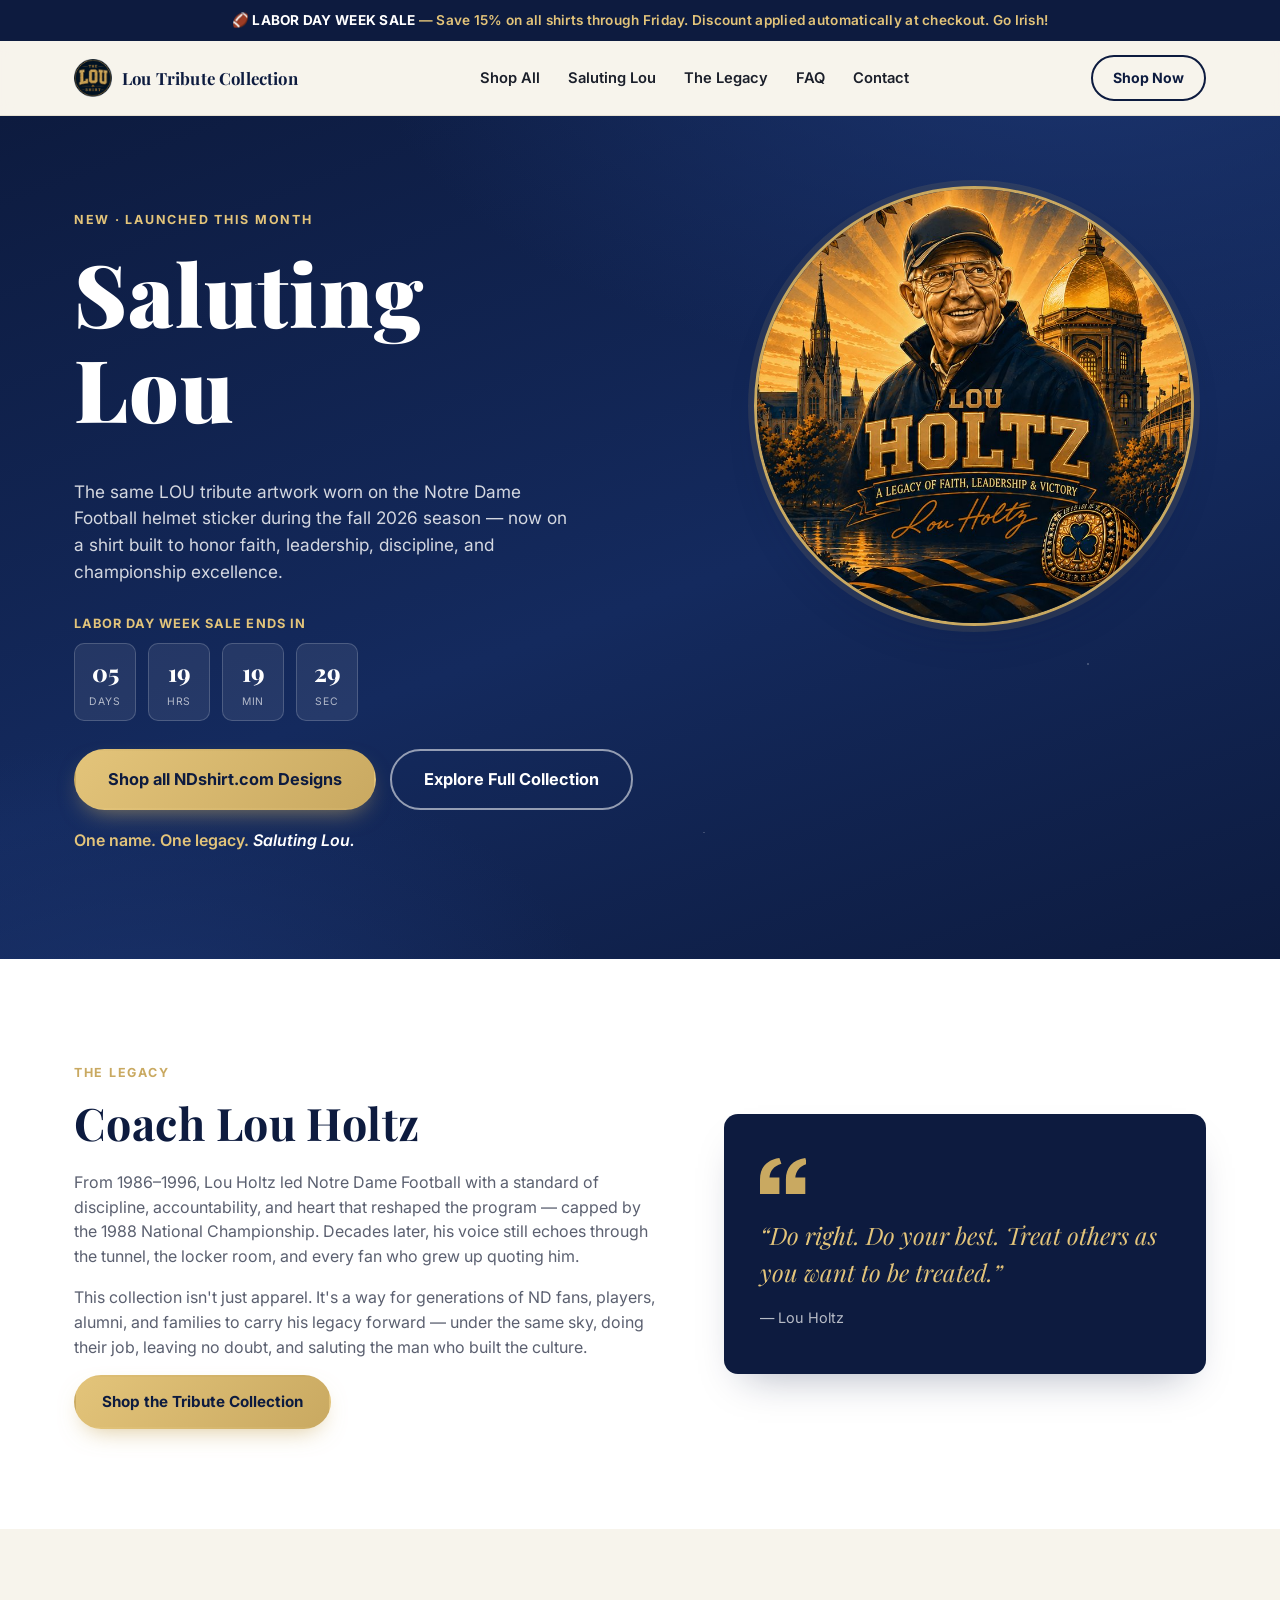
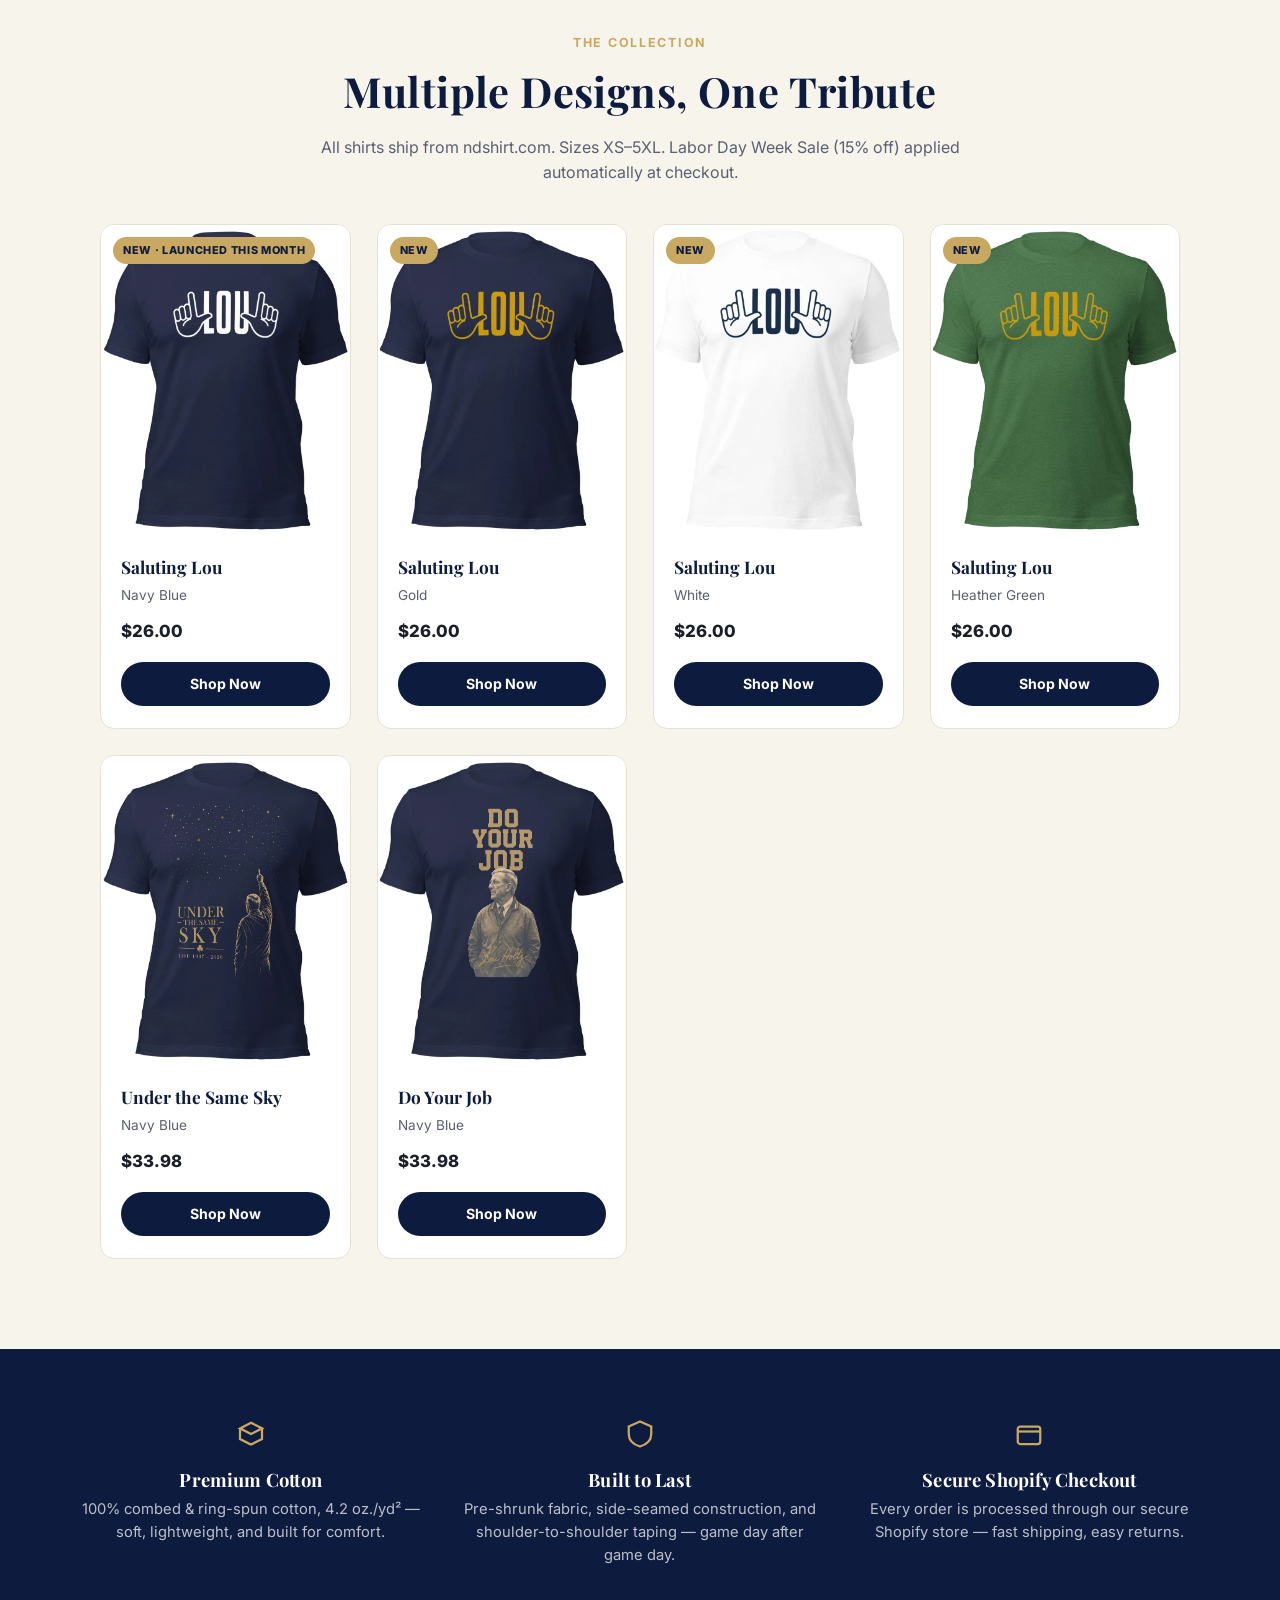
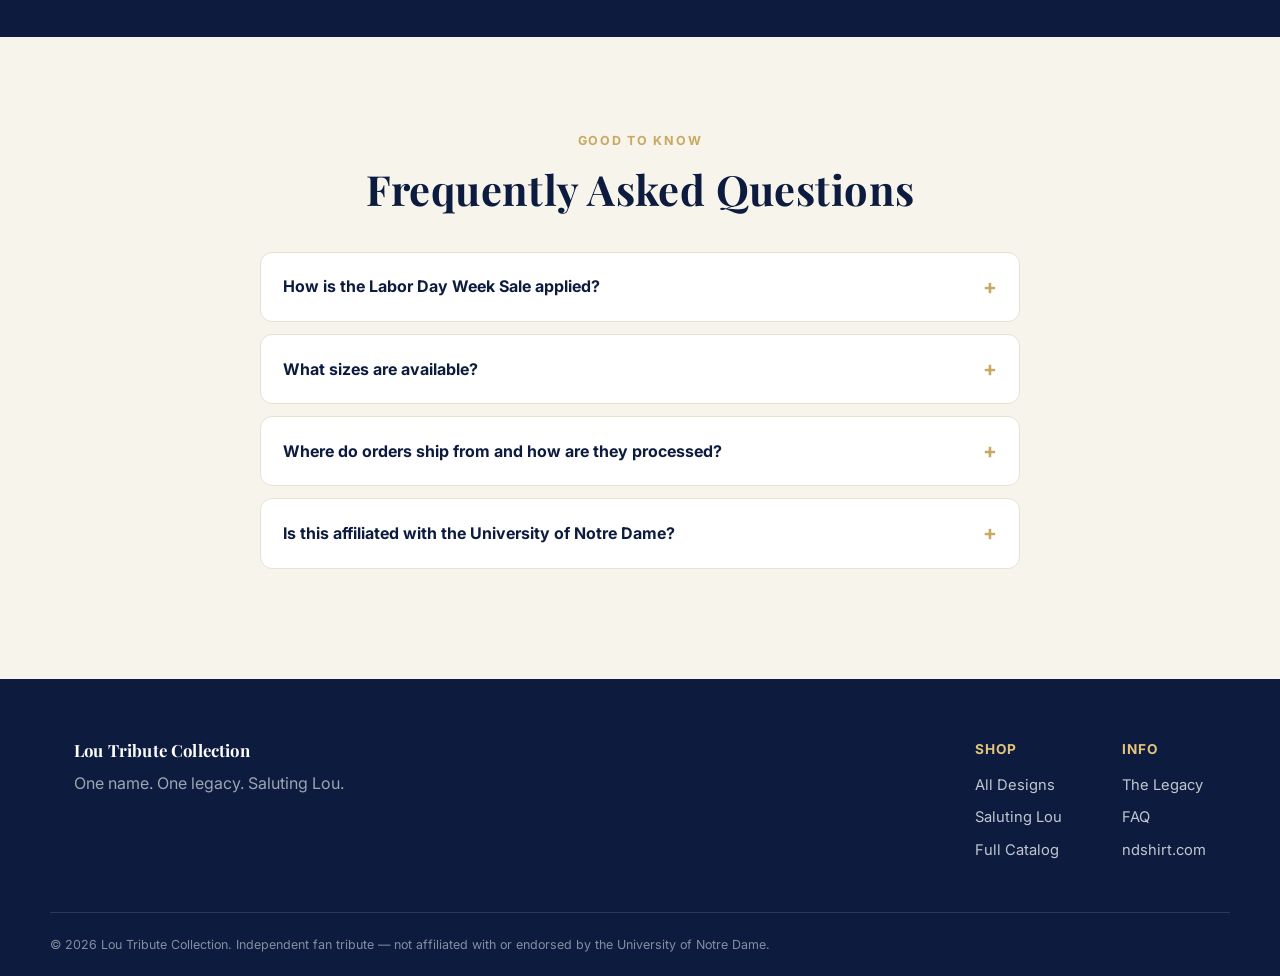
==== index.html @ 0309ce45 "Change 'Launching Today' to 'Launched This Month' The hero eyebrow and Saluting Lou (Navy) product t" ====
<!doctype html>
<html lang="en">
<head>
<meta charset="UTF-8" />
<meta name="viewport" content="width=device-width, initial-scale=1.0" />
<title>Saluting Lou — Notre Dame Tribute Tees</title>
<meta name="description" content="Saluting Lou launches today. Shop the Lou Holtz tribute t-shirt collection — Saluting Lou, Under the Same Sky, and Do Your Job. One name. One legacy." />

<meta property="og:title" content="Saluting Lou — Notre Dame Tribute Tees" />
<meta property="og:description" content="One name. One legacy. Shop the Lou Holtz tribute collection." />
<meta property="og:type" content="website" />
<meta property="og:url" content="https://theloushirt.com/" />
<meta property="og:image" content="https://theloushirt.com/images/hero-lou-holtz.jpg" />

<link rel="icon" type="image/png" href="images/favicon-the-lou-shirt.png" />

<link rel="preconnect" href="https://fonts.googleapis.com">
<link rel="preconnect" href="https://fonts.gstatic.com" crossorigin>
<link href="https://fonts.googleapis.com/css2?family=Playfair+Display:wght@600;700;800;900&family=Inter:wght@400;500;600;700;800&display=swap" rel="stylesheet">

<link rel="stylesheet" href="styles.css" />
</head>
<body>

<!-- ============ ANNOUNCEMENT BAR ============ -->
<div class="announce" id="announce">
  <p>🏈 <strong>LABOR DAY WEEK SALE</strong> — Save 15% on all shirts through Friday. Discount applied automatically at checkout. Go Irish!</p>
</div>

<!-- ============ HEADER ============ -->
<header class="site-header">
  <div class="wrap header-inner">
    <a href="#top" class="logo" aria-label="Home">
      <img class="logo-mark" src="images/logo-the-lou-shirt.png" width="38" height="38" alt="The Lou Shirt" />
      <span class="logo-text">Lou Tribute&nbsp;Collection</span>
    </a>

    <nav class="main-nav" id="main-nav">
      <a href="#shop">Shop All</a>
      <a href="#saluting-lou">Saluting Lou</a>
      <a href="#legacy">The Legacy</a>
      <a href="#faq">FAQ</a>
      <a href="#contact">Contact</a>
    </nav>

    <div class="header-actions">
      <a class="btn btn-ghost header-shop-btn" href="#shop">Shop Now</a>
      <button class="nav-toggle" id="nav-toggle" aria-label="Toggle menu" aria-expanded="false">
        <span></span><span></span><span></span>
      </button>
    </div>
  </div>
</header>

<main id="top">

  <!-- ============ HERO ============ -->
  <section class="hero" id="saluting-lou">
    <div class="hero-bg" aria-hidden="true"></div>
    <div class="wrap hero-inner">
      <div class="hero-copy reveal">
        <span class="eyebrow">New · Launched This Month</span>
        <h1>Saluting<br/>Lou</h1>
        <p class="hero-lede">
          The same LOU tribute artwork worn on the Notre Dame Football helmet
          sticker during the fall 2026 season — now on a shirt built to honor
          faith, leadership, discipline, and championship excellence.
        </p>

        <div class="countdown" id="countdown" aria-live="polite">
          <div class="countdown-label">Labor Day Week Sale ends in</div>
          <div class="countdown-timer">
            <div><span id="cd-days">00</span><small>Days</small></div>
            <div><span id="cd-hours">00</span><small>Hrs</small></div>
            <div><span id="cd-mins">00</span><small>Min</small></div>
            <div><span id="cd-secs">00</span><small>Sec</small></div>
          </div>
        </div>

        <div class="hero-ctas">
          <a href="https://ndshirt.com/collections/all" target="_blank" rel="noopener noreferrer" class="btn btn-gold btn-lg">
            Shop all NDshirt.com Designs
          </a>
          <a href="#shop" class="btn btn-outline btn-lg">Explore Full Collection</a>
        </div>

        <p class="hero-tagline">One name. One legacy. <em>Saluting Lou.</em></p>
      </div>

      <div class="hero-art reveal">
        <img class="hero-photo" src="images/hero-lou-holtz.jpg" alt="Lou Holtz — a legacy of faith, leadership &amp; victory, illustrated tribute artwork" />
      </div>
    </div>
  </section>

  <!-- ============ LEGACY / STORY ============ -->
  <section class="legacy" id="legacy">
    <div class="wrap legacy-inner">
      <div class="legacy-copy reveal">
        <span class="eyebrow eyebrow-dark">The Legacy</span>
        <h2>Coach Lou Holtz</h2>
        <p>
          From 1986–1996, Lou Holtz led Notre Dame Football with a standard of
          discipline, accountability, and heart that reshaped the program —
          capped by the 1988 National Championship. Decades later, his voice
          still echoes through the tunnel, the locker room, and every fan who
          grew up quoting him.
        </p>
        <p>
          This collection isn't just apparel. It's a way for generations of ND
          fans, players, alumni, and families to carry his legacy forward —
          under the same sky, doing their job, leaving no doubt, and saluting
          the man who built the culture.
        </p>
        <a href="#shop" class="btn btn-gold">Shop the Tribute Collection</a>
      </div>

      <blockquote class="legacy-quote reveal">
        <svg class="quote-mark" width="46" height="36" viewBox="0 0 46 36" aria-hidden="true">
          <path d="M0 36V21.6C0 9.6 6.5 1.9 19.4 0l2 5.8C13.8 8 10.1 12.9 9.5 19.4h9.9V36H0Zm25.9 0V21.6c0-12 6.5-19.7 19.4-21.6l1.9 5.8c-7.5 2.2-11.2 7.1-11.9 13.6h10V36H25.9Z" fill="#c9a961"/>
        </svg>
        <p>“Do right. Do your best. Treat others as you want to be treated.”</p>
        <cite>— Lou Holtz</cite>
      </blockquote>
    </div>
  </section>

  <!-- ============ SHOP GRID ============ -->
  <section class="shop" id="shop">
    <div class="wrap">
      <div class="section-head reveal">
        <span class="eyebrow eyebrow-dark">The Collection</span>
        <h2>Multiple Designs, One Tribute</h2>
        <p>All shirts ship from <a href="https://ndshirt.com/collections/all" target="_blank" rel="noopener noreferrer">ndshirt.com</a>. Sizes XS–5XL. Labor Day Week Sale (15% off) applied automatically at checkout.</p>
      </div>

      <div class="product-grid" id="product-grid"><!-- injected by script.js --></div>
    </div>
  </section>

  <!-- ============ QUALITY / TRUST ============ -->
  <section class="trust">
    <div class="wrap trust-grid">
      <div class="trust-item reveal">
        <svg width="30" height="30" viewBox="0 0 24 24" fill="none" stroke="#c9a961" stroke-width="1.8"><path d="M20.8 7.5 12 3 3.2 7.5 12 12l8.8-4.5Z"/><path d="M3.2 7.5V16l8.8 4.5"/><path d="M20.8 7.5V16L12 20.5"/></svg>
        <h3>Premium Cotton</h3>
        <p>100% combed &amp; ring-spun cotton, 4.2 oz./yd² — soft, lightweight, and built for comfort.</p>
      </div>
      <div class="trust-item reveal">
        <svg width="30" height="30" viewBox="0 0 24 24" fill="none" stroke="#c9a961" stroke-width="1.8"><path d="M12 2 3 6v6c0 5 4 8.5 9 10 5-1.5 9-5 9-10V6l-9-4Z"/></svg>
        <h3>Built to Last</h3>
        <p>Pre-shrunk fabric, side-seamed construction, and shoulder-to-shoulder taping — game day after game day.</p>
      </div>
      <div class="trust-item reveal">
        <svg width="30" height="30" viewBox="0 0 24 24" fill="none" stroke="#c9a961" stroke-width="1.8"><rect x="3" y="6" width="18" height="14" rx="2"/><path d="M3 10h18"/></svg>
        <h3>Secure Shopify Checkout</h3>
        <p>Every order is processed through our secure Shopify store — fast shipping, easy returns.</p>
      </div>
    </div>
  </section>

  <!-- ============ FAQ ============ -->
  <section class="faq" id="faq">
    <div class="wrap">
      <div class="section-head reveal">
        <span class="eyebrow eyebrow-dark">Good to Know</span>
        <h2>Frequently Asked Questions</h2>
      </div>
      <div class="faq-list reveal">
        <details class="faq-item">
          <summary>How is the Labor Day Week Sale applied?</summary>
          <p>The 15% discount is applied automatically at checkout on <a href="https://ndshirt.com/collections/all" target="_blank" rel="noopener noreferrer">ndshirt.com</a> through Friday — no code needed.</p>
        </details>
        <details class="faq-item">
          <summary>What sizes are available?</summary>
          <p>Every design in this collection is available from XS through 5XL. Pick your size on the product page before adding to cart.</p>
        </details>
        <details class="faq-item">
          <summary>Where do orders ship from and how are they processed?</summary>
          <p>All orders are placed and fulfilled through our Shopify store at <a href="https://ndshirt.com/collections/all" target="_blank" rel="noopener noreferrer">ndshirt.com</a>, so you get secure checkout, order tracking, and standard return policies.</p>
        </details>
        <details class="faq-item">
          <summary>Is this affiliated with the University of Notre Dame?</summary>
          <p>This is an independent fan tribute collection celebrating Coach Lou Holtz's legacy. It is not officially licensed or endorsed by the University of Notre Dame.</p>
        </details>
      </div>
    </div>
  </section>

</main>

<!-- ============ FOOTER ============ -->
<footer class="site-footer" id="contact">
  <div class="wrap footer-inner">
    <div class="footer-brand">
      <span class="logo-text">Lou Tribute Collection</span>
      <p>One name. One legacy. Saluting Lou.</p>
    </div>
    <div class="footer-links">
      <div>
        <h4>Shop</h4>
        <a href="#shop">All Designs</a>
        <a href="https://ndshirt.com/collections/all" target="_blank" rel="noopener noreferrer">Saluting Lou</a>
        <a href="https://ndshirt.com/collections/all" target="_blank" rel="noopener noreferrer">Full Catalog</a>
      </div>
      <div>
        <h4>Info</h4>
        <a href="#legacy">The Legacy</a>
        <a href="#faq">FAQ</a>
        <a href="https://ndshirt.com/collections/all" target="_blank" rel="noopener noreferrer">ndshirt.com</a>
      </div>
    </div>
  </div>
  <div class="wrap footer-bottom">
    <p>&copy; <span id="year"></span> Lou Tribute Collection. Independent fan tribute — not affiliated with or endorsed by the University of Notre Dame.</p>
  </div>
</footer>

<!-- sticky mobile buy bar -->
<div class="sticky-buy" id="sticky-buy">
  <div>
    <strong>Saluting Lou</strong>
    <span>$26.00 · Labor Day Week Sale</span>
  </div>
  <a href="https://ndshirt.com/collections/all" target="_blank" rel="noopener noreferrer" class="btn btn-gold">Shop Now</a>
</div>

<script src="script.js"></script>
</body>
</html>
---- styles.css ----
/* =========================================================
   Saluting Lou — Tribute Collection
   Palette: Notre Dame navy + gold, warm cream, editorial serif headlines
   ========================================================= */

:root {
  --navy: #0d1b3f;
  --navy-2: #142a5e;
  --navy-3: #1c3672;
  --gold: #c9a961;
  --gold-bright: #e3c47a;
  --cream: #f7f4ec;
  --white: #ffffff;
  --ink: #1b1f2a;
  --grey: #5b6070;
  --line: #e6e1d3;
  --radius: 14px;
  --shadow: 0 20px 40px -20px rgba(13, 27, 63, 0.35);
  --maxw: 1180px;
}

* { box-sizing: border-box; }
html { scroll-behavior: smooth; }
body {
  margin: 0;
  font-family: 'Inter', -apple-system, BlinkMacSystemFont, 'Segoe UI', sans-serif;
  color: var(--ink);
  background: var(--cream);
  line-height: 1.55;
  -webkit-font-smoothing: antialiased;
}
h1, h2, h3, .logo-text {
  font-family: 'Playfair Display', Georgia, serif;
  margin: 0 0 .5em;
  line-height: 1.1;
  letter-spacing: .01em;
}
p { margin: 0 0 1em; color: var(--grey); }
a { color: inherit; text-decoration: none; }
img { max-width: 100%; display: block; }
.wrap { max-width: var(--maxw); margin: 0 auto; padding: 0 24px; }
.sr-only {
  position: absolute; width: 1px; height: 1px; padding: 0; margin: -1px;
  overflow: hidden; clip: rect(0,0,0,0); white-space: nowrap; border: 0;
}

/* ---------- buttons ---------- */
.btn {
  display: inline-flex; align-items: center; justify-content: center;
  padding: 13px 26px; border-radius: 999px; font-weight: 700; font-size: 0.95rem;
  border: 2px solid transparent; cursor: pointer; transition: transform .15s ease, box-shadow .15s ease, background .15s ease, color .15s ease;
  white-space: nowrap;
}
.btn:hover { transform: translateY(-2px); }
.btn-gold { background: linear-gradient(135deg, var(--gold-bright), var(--gold)); color: var(--navy); box-shadow: 0 10px 24px -10px rgba(201,169,97,.7); }
.btn-gold:hover { box-shadow: 0 14px 28px -10px rgba(201,169,97,.85); }
.btn-outline { border-color: rgba(255,255,255,.55); color: var(--white); }
.btn-outline:hover { background: rgba(255,255,255,.12); }
.btn-ghost { border-color: var(--navy); color: var(--navy); }
.btn-ghost:hover { background: var(--navy); color: var(--white); }
.btn-lg { padding: 16px 32px; font-size: 1.02rem; }

/* ---------- announcement bar ---------- */
.announce {
  background: var(--navy); color: var(--gold-bright);
  text-align: center; font-size: .85rem; font-weight: 600; letter-spacing: .02em;
  padding: 10px 16px;
}
.announce p { margin: 0; color: inherit; }
.announce strong { color: var(--white); }

/* ---------- header ---------- */
.site-header {
  position: sticky; top: 0; z-index: 50;
  background: rgba(247,244,236,.92); backdrop-filter: blur(8px);
  border-bottom: 1px solid var(--line);
}
.header-inner { display: flex; align-items: center; justify-content: space-between; padding-top: 14px; padding-bottom: 14px; gap: 20px; }
.logo { display: flex; align-items: center; gap: 10px; }
.logo-text { font-size: 1.05rem; font-weight: 700; color: var(--navy); margin: 0; }
.main-nav { display: flex; gap: 28px; }
.main-nav a { font-size: .92rem; font-weight: 600; color: var(--ink); }
.main-nav a:hover { color: var(--gold); }
.header-actions { display: flex; align-items: center; gap: 12px; }
.header-shop-btn { padding: 10px 20px; font-size: .88rem; }

.nav-toggle {
  display: none; flex-direction: column; justify-content: center; gap: 5px;
  width: 40px; height: 40px; border: none; background: none; cursor: pointer; padding: 0;
}
.nav-toggle span { display: block; height: 2px; width: 100%; background: var(--navy); border-radius: 2px; }

/* ---------- hero ---------- */
.hero { position: relative; overflow: hidden; color: var(--white); background: var(--navy); }
.hero-bg {
  position: absolute; inset: 0;
  background:
    radial-gradient(1200px 600px at 85% -10%, rgba(28,54,114,.9), transparent 60%),
    radial-gradient(800px 500px at 10% 110%, rgba(28,54,114,.7), transparent 60%),
    linear-gradient(160deg, var(--navy) 0%, var(--navy-2) 55%, var(--navy) 100%);
}
.hero-bg::after {
  content: ''; position: absolute; inset: 0; opacity: .5;
  background-image:
    radial-gradient(1.5px 1.5px at 20% 20%, rgba(255,255,255,.7) 50%, transparent 51%),
    radial-gradient(1.5px 1.5px at 70% 15%, rgba(255,255,255,.5) 50%, transparent 51%),
    radial-gradient(1px 1px at 40% 60%, rgba(255,255,255,.55) 50%, transparent 51%),
    radial-gradient(1.5px 1.5px at 85% 65%, rgba(255,255,255,.4) 50%, transparent 51%),
    radial-gradient(1px 1px at 55% 85%, rgba(255,255,255,.5) 50%, transparent 51%),
    radial-gradient(1.5px 1.5px at 10% 80%, rgba(255,255,255,.4) 50%, transparent 51%),
    radial-gradient(1px 1px at 92% 30%, rgba(255,255,255,.5) 50%, transparent 51%);
  background-size: 100% 100%;
}
.hero-inner {
  position: relative; z-index: 1;
  display: grid; grid-template-columns: 1.15fr .85fr; gap: 40px; align-items: center;
  padding-top: 90px; padding-bottom: 90px;
}
.eyebrow {
  display: inline-block; font-size: .78rem; font-weight: 700; letter-spacing: .14em; text-transform: uppercase;
  color: var(--gold-bright); margin-bottom: 16px;
}
.eyebrow-dark { color: var(--gold); }
.hero h1 { font-size: clamp(3rem, 7vw, 5.4rem); font-weight: 900; color: var(--white); }
.hero-lede { color: rgba(255,255,255,.82); font-size: 1.08rem; max-width: 46ch; }

.countdown { margin: 28px 0; }
.countdown-label { font-size: .8rem; font-weight: 700; letter-spacing: .08em; text-transform: uppercase; color: var(--gold-bright); margin-bottom: 10px; }
.countdown-timer { display: flex; gap: 12px; }
.countdown-timer > div {
  background: rgba(255,255,255,.08); border: 1px solid rgba(255,255,255,.18);
  border-radius: 10px; padding: 10px 14px; min-width: 62px; text-align: center;
}
.countdown-timer span { display: block; font-size: 1.5rem; font-weight: 800; font-family: 'Playfair Display', serif; }
.countdown-timer small { display: block; font-size: .65rem; letter-spacing: .08em; text-transform: uppercase; color: rgba(255,255,255,.65); margin-top: 2px; }

.hero-ctas { display: flex; flex-wrap: wrap; gap: 14px; margin: 26px 0 18px; }
.hero-tagline { color: var(--gold-bright); font-weight: 600; font-size: 1rem; }
.hero-tagline em { font-style: italic; color: var(--white); }

/* hero photo */
.hero-art { display: flex; justify-content: center; align-self: start; margin-top: -20px; }
.hero-photo {
  width: 100%; max-width: 440px; aspect-ratio: 1 / 1;
  object-fit: cover; object-position: center center;
  border-radius: 50%;
  border: 3px solid var(--gold);
  box-shadow: 0 0 0 6px rgba(201,169,97,.12), var(--shadow);
}

/* ---------- legacy ---------- */
.legacy { background: var(--white); padding: 100px 0; }
.legacy-inner { display: grid; grid-template-columns: 1.1fr .9fr; gap: 60px; align-items: center; }
.legacy h2 { font-size: clamp(2rem, 4vw, 2.8rem); color: var(--navy); }
.legacy-quote {
  margin: 0; background: var(--navy); color: var(--white); border-radius: var(--radius);
  padding: 44px 36px; position: relative; box-shadow: var(--shadow);
}
.legacy-quote p { color: var(--gold-bright); font-family: 'Playfair Display', serif; font-size: 1.5rem; font-style: italic; margin: 16px 0 14px; }
.legacy-quote cite { color: rgba(255,255,255,.7); font-style: normal; font-size: .9rem; }

/* ---------- shop ---------- */
.shop { padding: 100px 0 90px; }
.section-head { text-align: center; max-width: 640px; margin: 0 auto 40px; }
.section-head h2 { font-size: clamp(2rem, 4vw, 2.6rem); color: var(--navy); }
.section-head p { margin: 0; }

.product-grid {
  display: grid; grid-template-columns: repeat(auto-fit, minmax(240px, 1fr));
  gap: 26px; max-width: 1080px; margin: 0 auto;
}
.product-card {
  background: var(--white); border-radius: var(--radius); overflow: hidden; border: 1px solid var(--line);
  display: flex; flex-direction: column; transition: transform .2s ease, box-shadow .2s ease;
}
.product-card:hover { transform: translateY(-6px); box-shadow: var(--shadow); }
.product-visual {
  position: relative; aspect-ratio: 4/5; display: flex; align-items: center; justify-content: center;
  overflow: hidden; background: #f0ece2;
}
.product-visual .tee { width: 62%; }
.product-visual .tee-photo { width: 100%; height: 100%; object-fit: cover; object-position: center top; }
.product-tag {
  position: absolute; top: 12px; left: 12px; background: var(--gold); color: var(--navy);
  font-size: .68rem; font-weight: 800; letter-spacing: .06em; text-transform: uppercase;
  padding: 5px 10px; border-radius: 999px;
}
.product-body { padding: 18px 20px 22px; display: flex; flex-direction: column; gap: 4px; flex: 1; }
.product-name { font-family: 'Playfair Display', serif; font-weight: 700; font-size: 1.08rem; color: var(--navy); }
.product-variant { color: var(--grey); font-size: .85rem; margin-bottom: 8px; }
.product-price { font-weight: 800; font-size: 1.05rem; color: var(--ink); margin-bottom: 14px; }
.product-cta {
  margin-top: auto; text-align: center; padding: 11px 18px; border-radius: 999px;
  background: var(--navy); color: var(--white); font-weight: 700; font-size: .88rem;
  transition: background .15s ease;
}
.product-cta:hover { background: var(--gold); color: var(--navy); }

/* ---------- trust ---------- */
.trust { background: var(--navy); color: var(--white); padding: 70px 0; }
.trust-grid { display: grid; grid-template-columns: repeat(3, 1fr); gap: 36px; }
.trust-item { text-align: center; }
.trust-item h3 { color: var(--white); font-size: 1.15rem; margin: 14px 0 8px; }
.trust-item p { color: rgba(255,255,255,.72); margin: 0; font-size: .92rem; }

/* ---------- faq ---------- */
.faq { padding: 90px 0 110px; }
.faq-list { max-width: 760px; margin: 0 auto; display: flex; flex-direction: column; gap: 12px; }
.faq-item { background: var(--white); border: 1px solid var(--line); border-radius: 12px; padding: 18px 22px; }
.faq-item summary { font-weight: 700; color: var(--navy); cursor: pointer; list-style: none; display: flex; justify-content: space-between; align-items: center; }
.faq-item summary::after { content: '+'; font-size: 1.3rem; color: var(--gold); margin-left: 12px; }
.faq-item[open] summary::after { content: '–'; }
.faq-item summary::-webkit-details-marker { display: none; }
.faq-item p { margin: 14px 0 0; }

/* ---------- footer ---------- */
.site-footer { background: var(--navy); color: rgba(255,255,255,.75); padding: 60px 0 0; }
.footer-inner { display: flex; justify-content: space-between; flex-wrap: wrap; gap: 40px; padding-bottom: 40px; border-bottom: 1px solid rgba(255,255,255,.12); }
.footer-brand .logo-text { color: var(--white); }
.footer-brand p { color: rgba(255,255,255,.6); margin-top: 8px; }
.footer-links { display: flex; gap: 60px; }
.footer-links h4 { color: var(--gold-bright); font-size: .85rem; text-transform: uppercase; letter-spacing: .08em; margin: 0 0 14px; }
.footer-links a { display: block; margin-bottom: 10px; color: rgba(255,255,255,.75); font-size: .92rem; }
.footer-links a:hover { color: var(--gold-bright); }
.footer-bottom { padding: 22px 0; }
.footer-bottom p { margin: 0; font-size: .78rem; color: rgba(255,255,255,.5); }

/* ---------- sticky mobile buy bar ---------- */
.sticky-buy {
  position: fixed; left: 0; right: 0; bottom: 0; z-index: 60;
  background: var(--navy); color: var(--white); border-top: 1px solid rgba(255,255,255,.15);
  display: none; align-items: center; justify-content: space-between; gap: 14px;
  padding: 12px 18px; box-shadow: 0 -10px 30px rgba(0,0,0,.25);
}
.sticky-buy strong { display: block; font-family: 'Playfair Display', serif; }
.sticky-buy span { font-size: .78rem; color: rgba(255,255,255,.65); }

/* ---------- reveal animation ---------- */
.reveal { opacity: 0; transform: translateY(18px); transition: opacity .6s ease, transform .6s ease; }
.reveal.is-visible { opacity: 1; transform: translateY(0); }

/* ---------- responsive ---------- */
@media (max-width: 900px) {
  .hero-inner { grid-template-columns: 1fr; padding-top: 60px; }
  .hero-art { order: -1; }
  .legacy-inner { grid-template-columns: 1fr; }
  .trust-grid { grid-template-columns: 1fr; gap: 30px; }
}
@media (max-width: 720px) {
  .main-nav { display: none; }
  .nav-toggle { display: flex; }
  .header-shop-btn { display: none; }
  .site-header.nav-open .main-nav {
    display: flex; flex-direction: column; position: absolute; top: 100%; left: 0; right: 0;
    background: var(--cream); padding: 20px 24px; gap: 16px; border-bottom: 1px solid var(--line);
  }
  .sticky-buy { display: flex; }
  body { padding-bottom: 70px; }
  .footer-inner { flex-direction: column; }
}
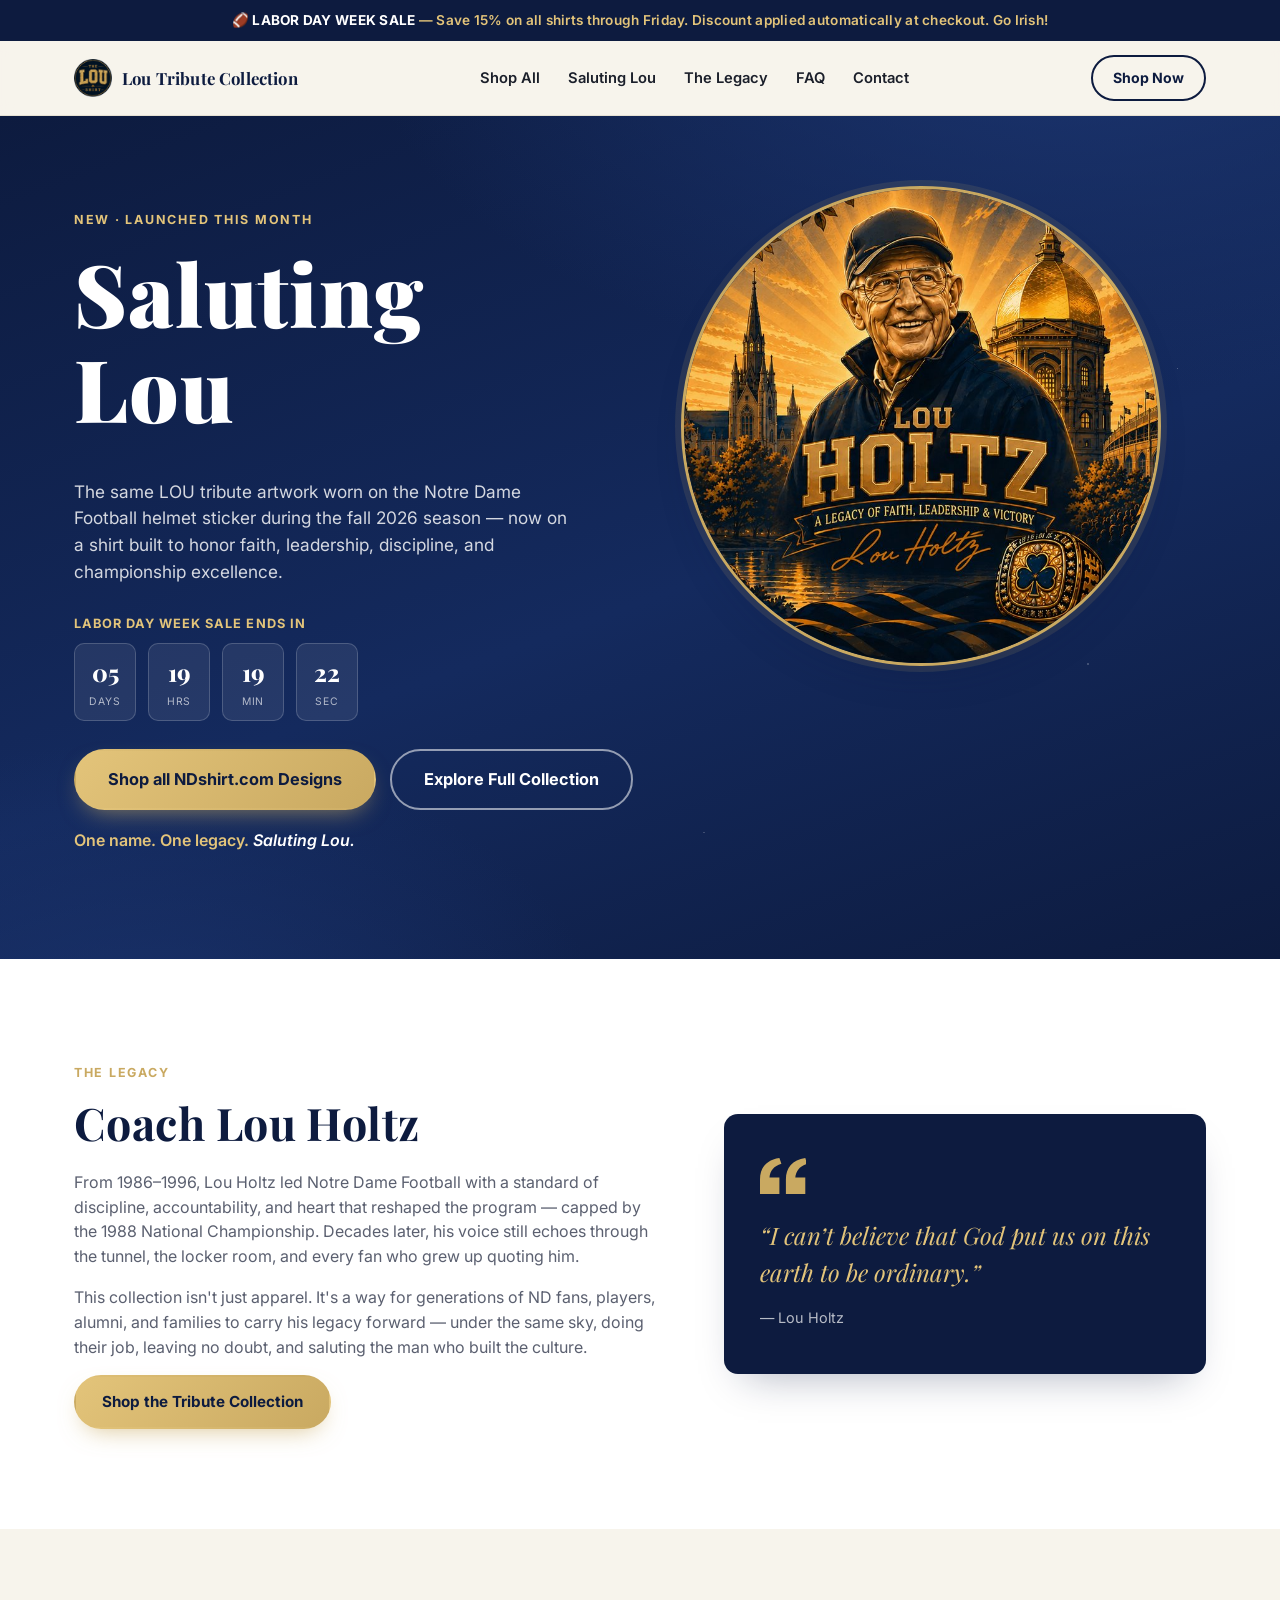
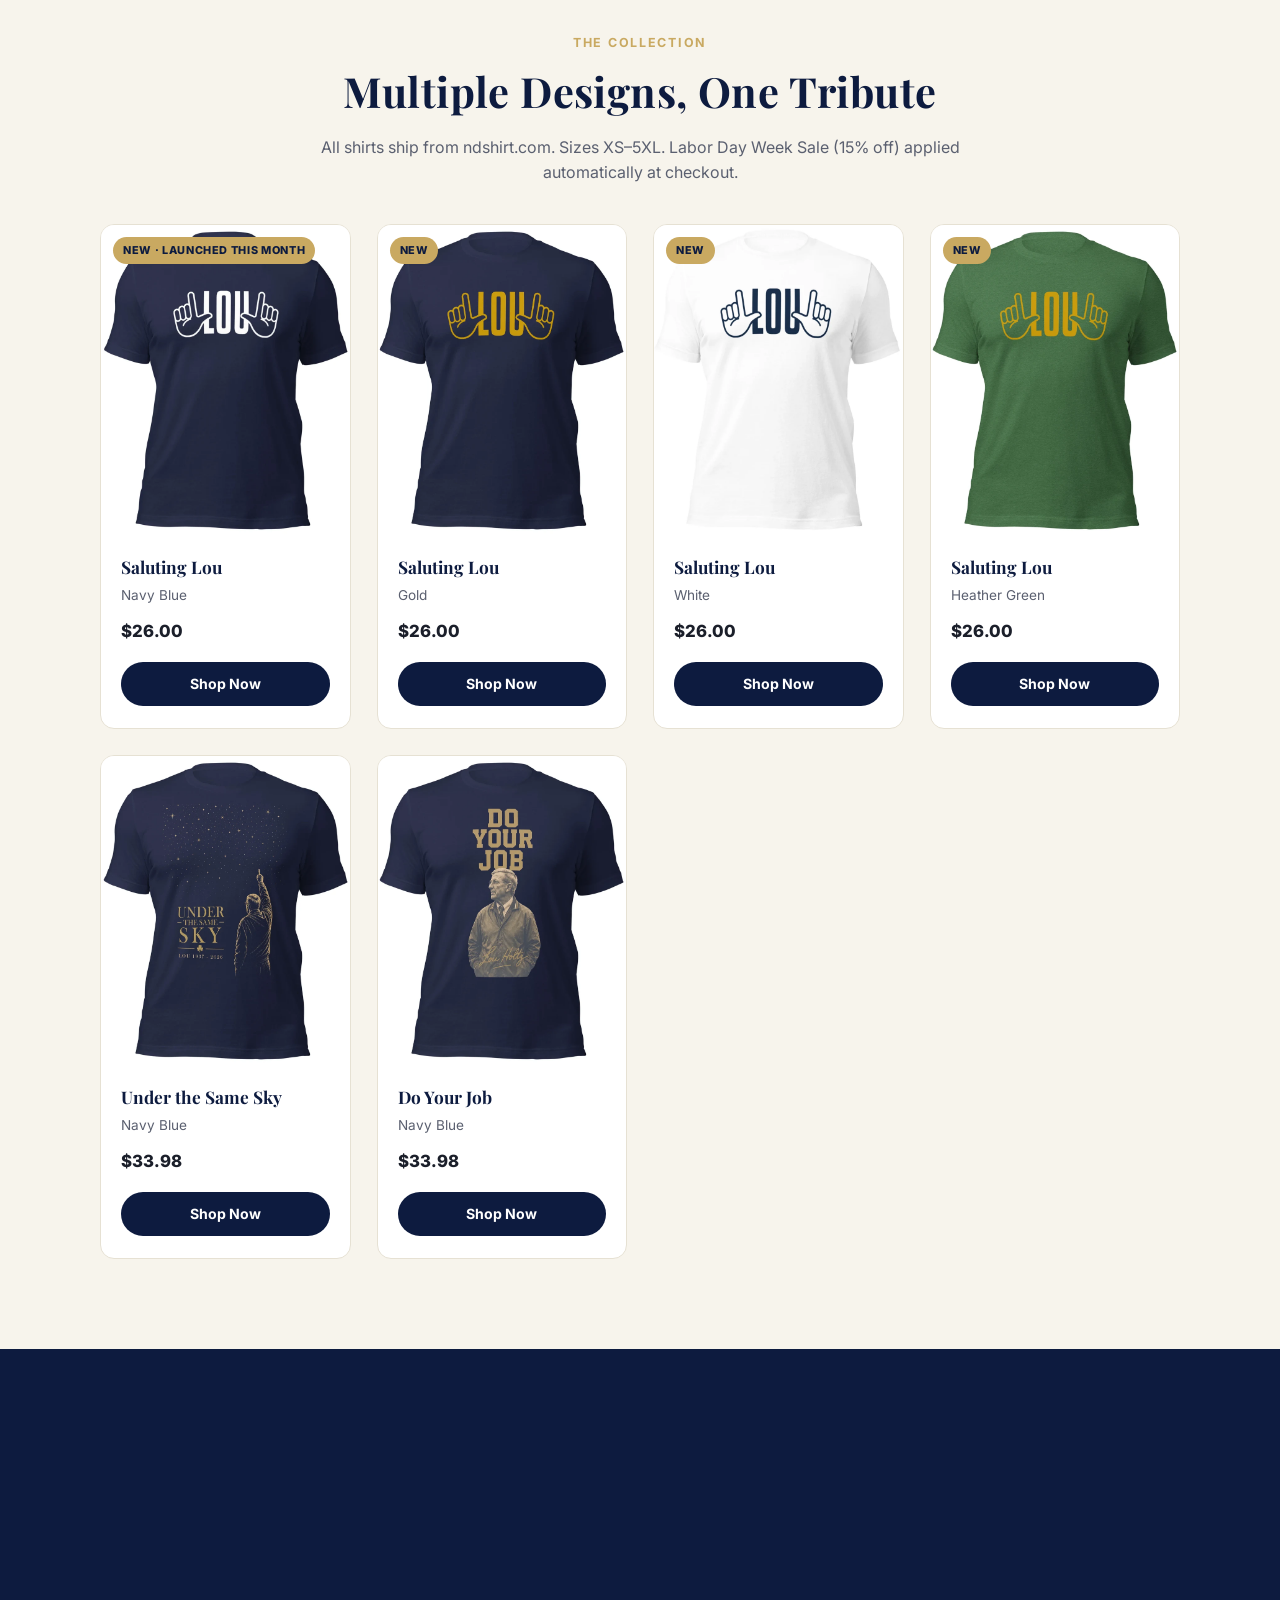
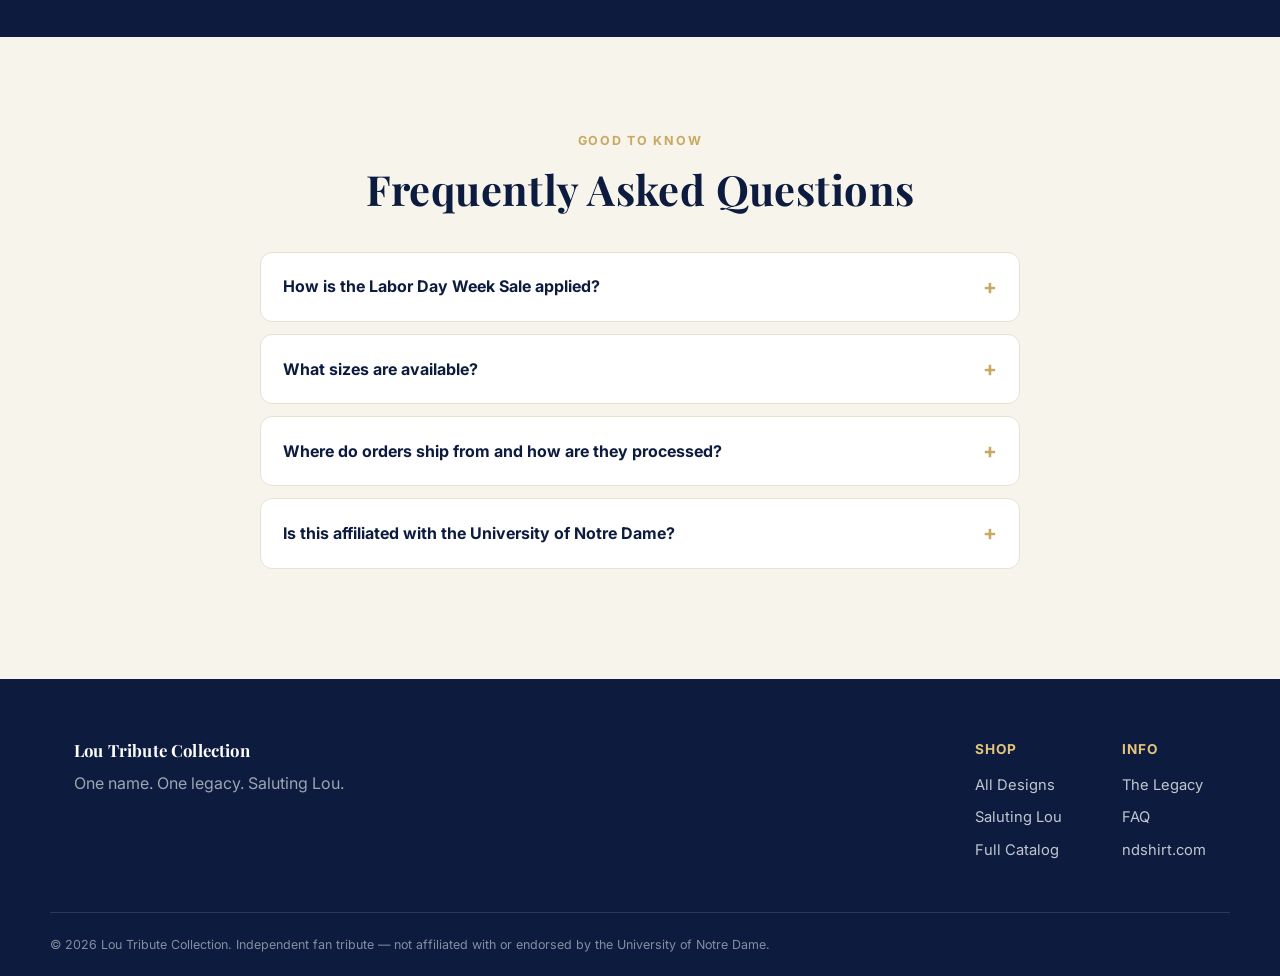
==== commit 01370f0a: "Update legacy quote to 'God put us on this earth to be ordinary' Co-Authored-By: Claude Sonnet 5 <no" ====
--- a/index.html
+++ b/index.html
@@ -119,7 +119,7 @@
         <svg class="quote-mark" width="46" height="36" viewBox="0 0 46 36" aria-hidden="true">
           <path d="M0 36V21.6C0 9.6 6.5 1.9 19.4 0l2 5.8C13.8 8 10.1 12.9 9.5 19.4h9.9V36H0Zm25.9 0V21.6c0-12 6.5-19.7 19.4-21.6l1.9 5.8c-7.5 2.2-11.2 7.1-11.9 13.6h10V36H25.9Z" fill="#c9a961"/>
         </svg>
-        <p>“Do right. Do your best. Treat others as you want to be treated.”</p>
+        <p>“I can’t believe that God put us on this earth to be ordinary.”</p>
         <cite>— Lou Holtz</cite>
       </blockquote>
     </div>
--- a/styles.css
+++ b/styles.css
@@ -113,7 +113,7 @@
 }
 .hero-inner {
   position: relative; z-index: 1;
-  display: grid; grid-template-columns: 1.15fr .85fr; gap: 40px; align-items: center;
+  display: grid; grid-template-columns: 1fr .9fr; gap: 24px; align-items: center;
   padding-top: 90px; padding-bottom: 90px;
 }
 .eyebrow {
@@ -139,9 +139,9 @@
 .hero-tagline em { font-style: italic; color: var(--white); }
 
 /* hero photo */
-.hero-art { display: flex; justify-content: center; align-self: start; margin-top: -20px; }
+.hero-art { display: flex; justify-content: flex-start; align-self: start; margin-top: -20px; }
 .hero-photo {
-  width: 100%; max-width: 440px; aspect-ratio: 1 / 1;
+  width: 100%; max-width: 480px; aspect-ratio: 1 / 1;
   object-fit: cover; object-position: center center;
   border-radius: 50%;
   border: 3px solid var(--gold);
@@ -242,7 +242,7 @@
 /* ---------- responsive ---------- */
 @media (max-width: 900px) {
   .hero-inner { grid-template-columns: 1fr; padding-top: 60px; }
-  .hero-art { order: -1; }
+  .hero-art { order: -1; justify-content: center; margin-top: 0; }
   .legacy-inner { grid-template-columns: 1fr; }
   .trust-grid { grid-template-columns: 1fr; gap: 30px; }
 }
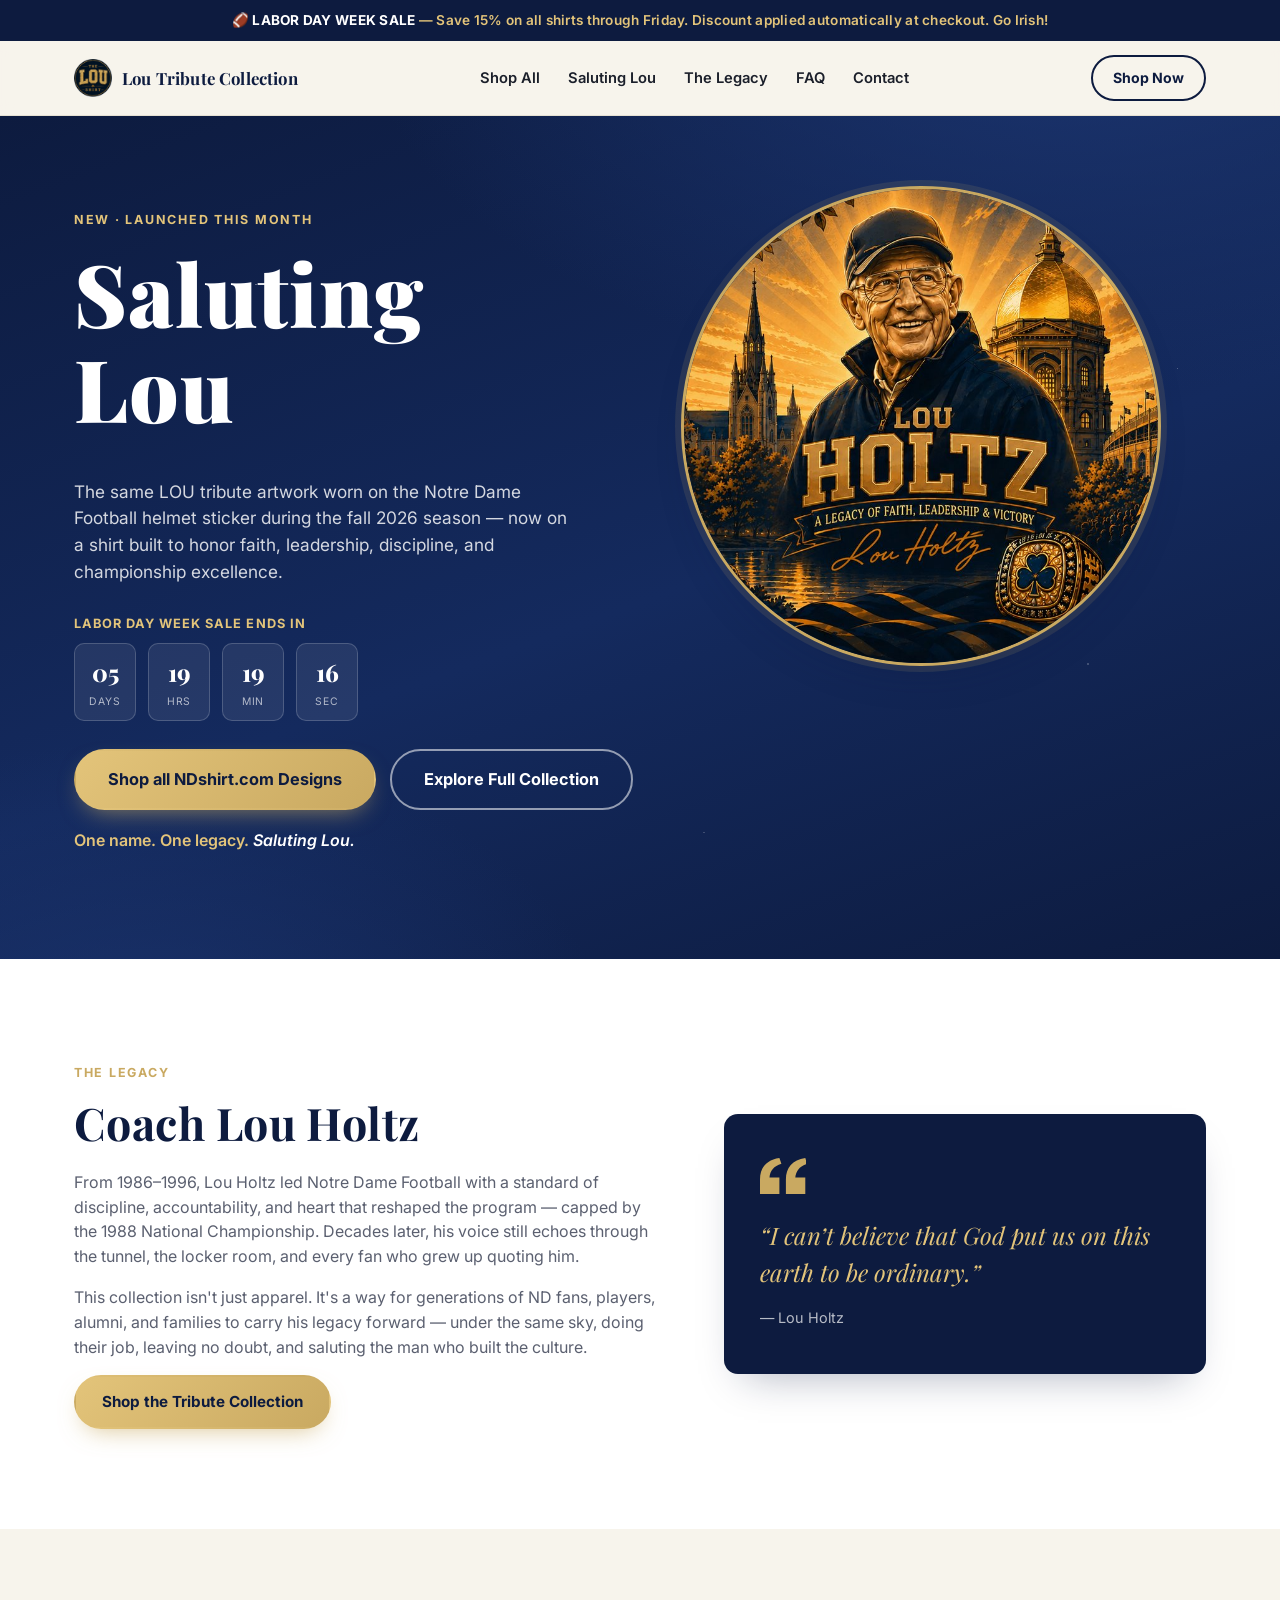
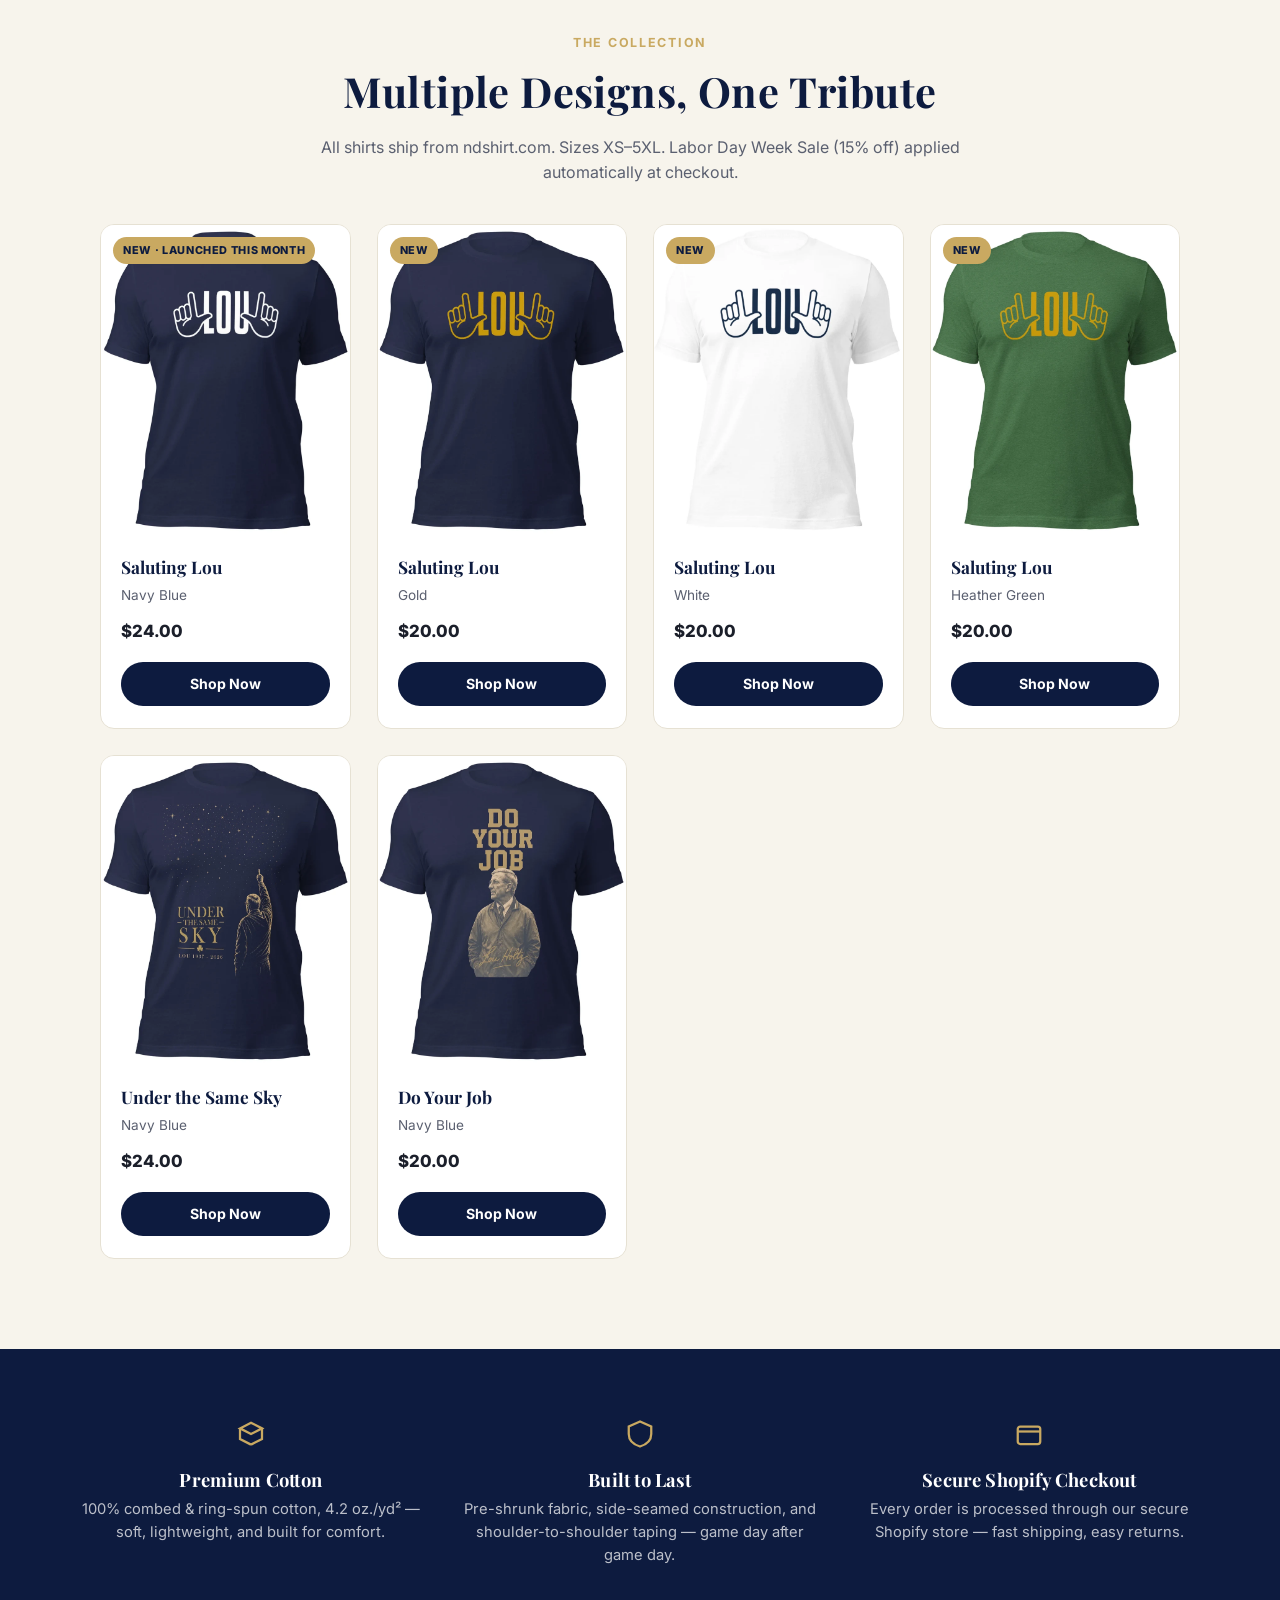
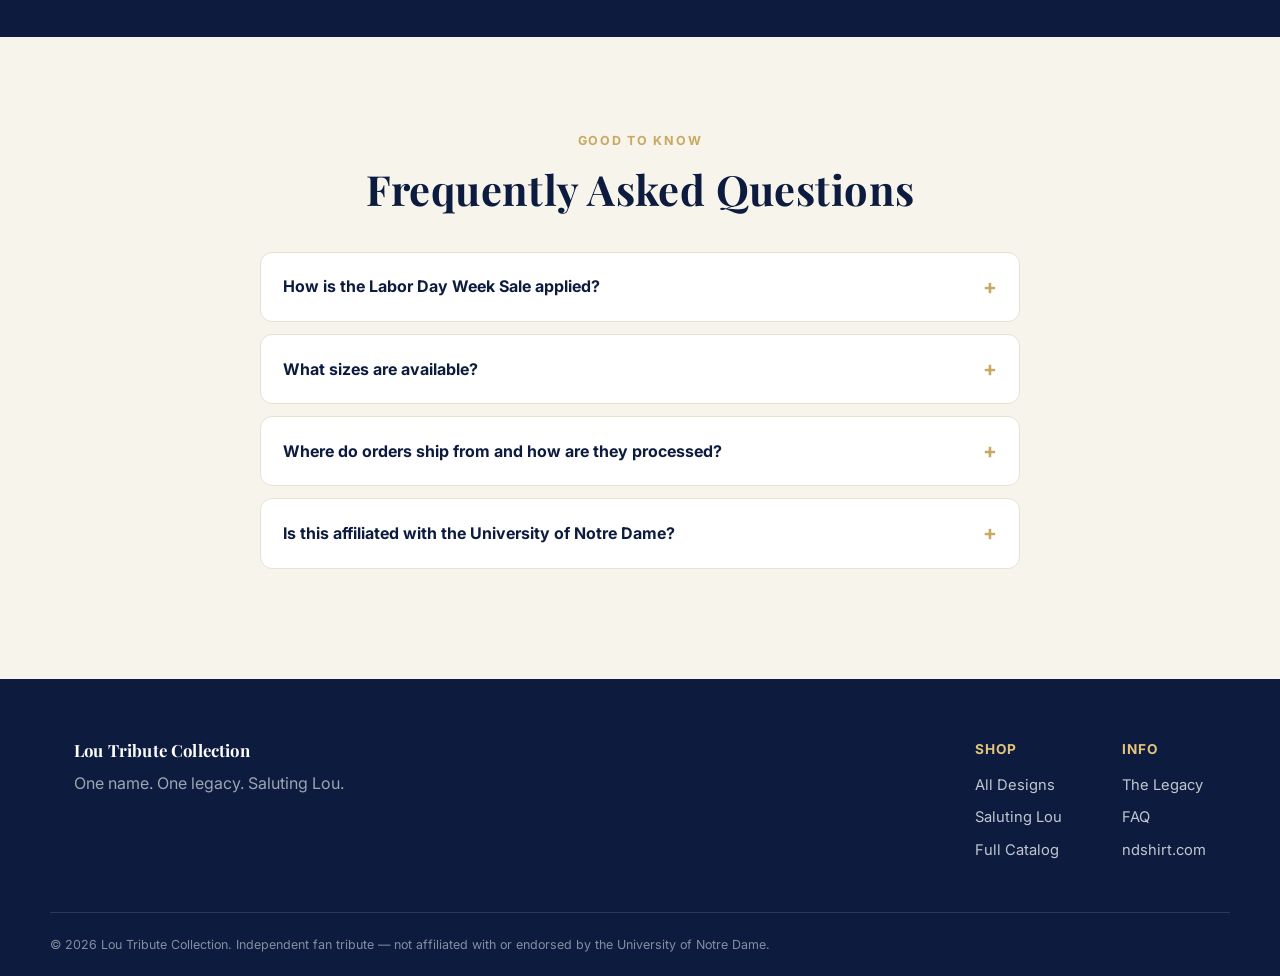
==== commit 8de0f51f: "Update Lou shirt pricing to match revised ndshirt.com catalog - Saluting Lou (Navy Blue): $26.00 -> " ====
--- a/index.html
+++ b/index.html
@@ -220,7 +220,7 @@
 <div class="sticky-buy" id="sticky-buy">
   <div>
     <strong>Saluting Lou</strong>
-    <span>$26.00 · Labor Day Week Sale</span>
+    <span>$24.00 · Labor Day Week Sale</span>
   </div>
   <a href="https://ndshirt.com/collections/all" target="_blank" rel="noopener noreferrer" class="btn btn-gold">Shop Now</a>
 </div>
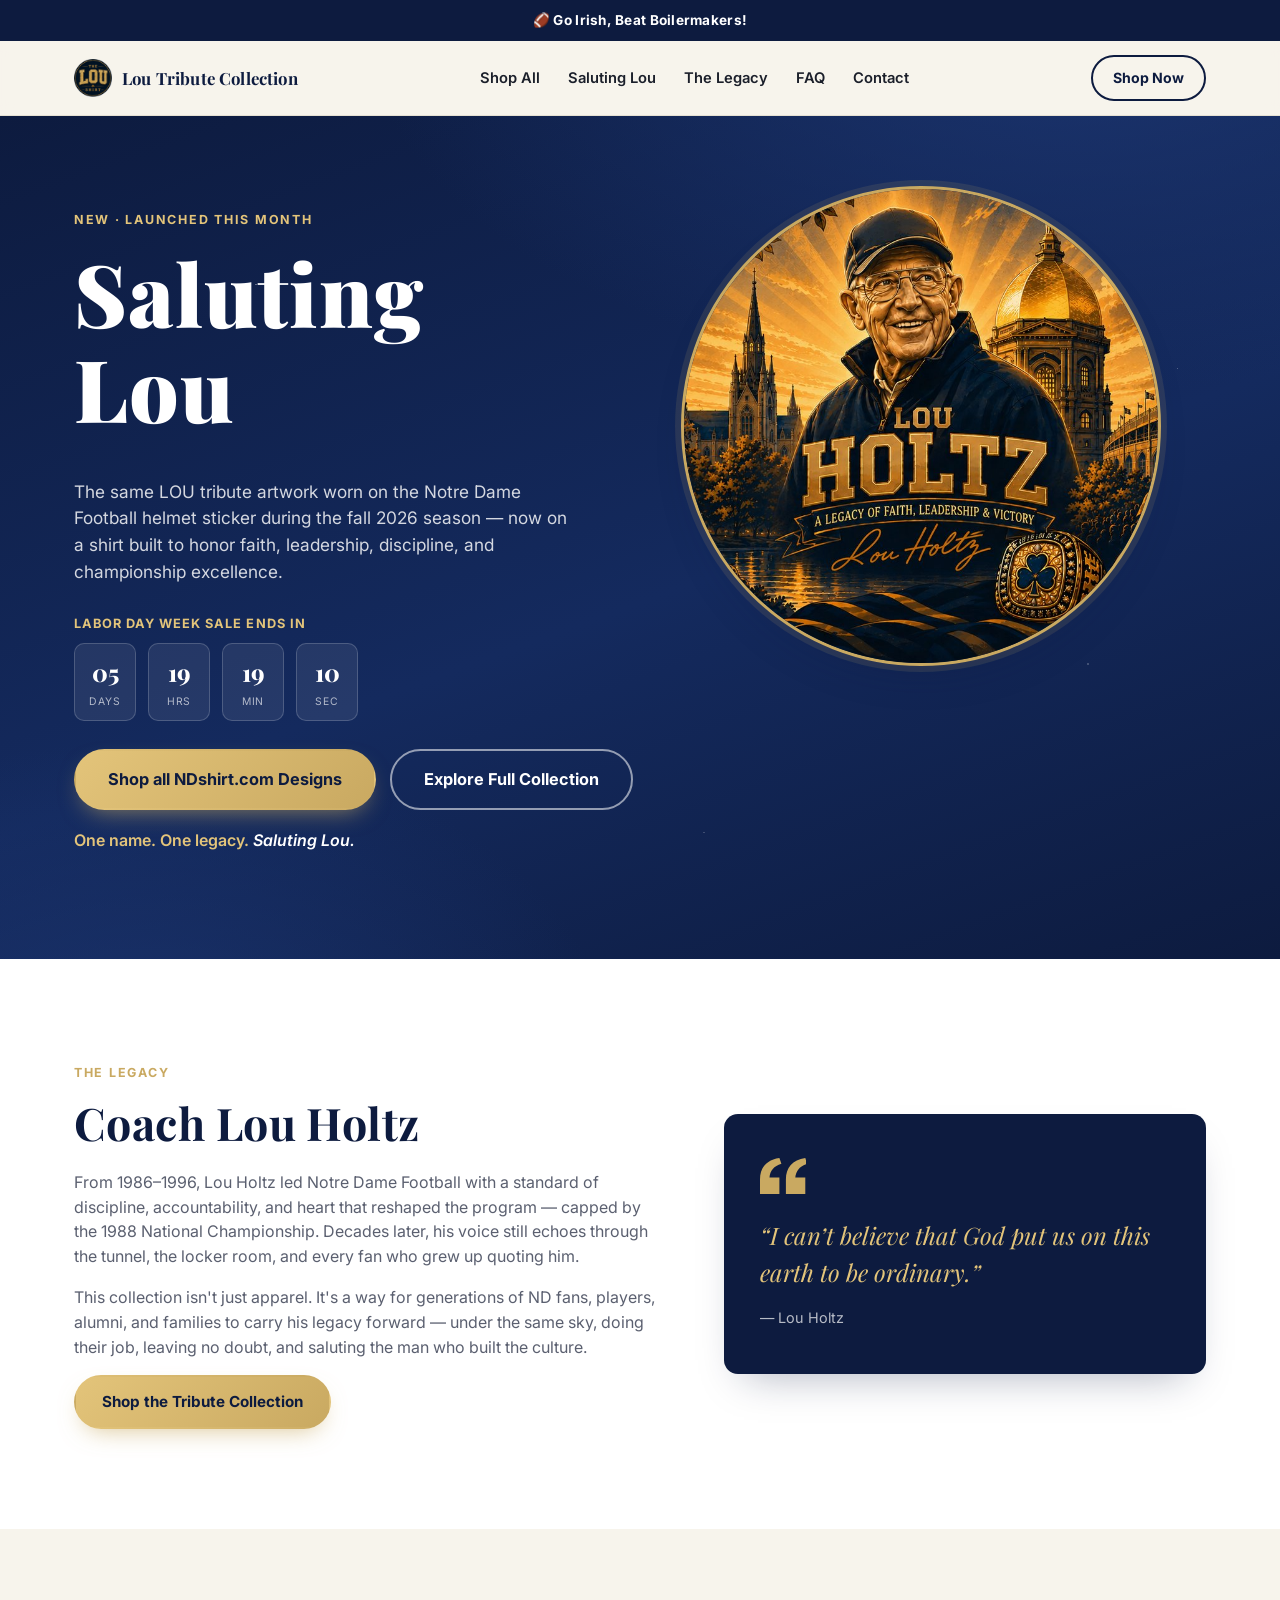
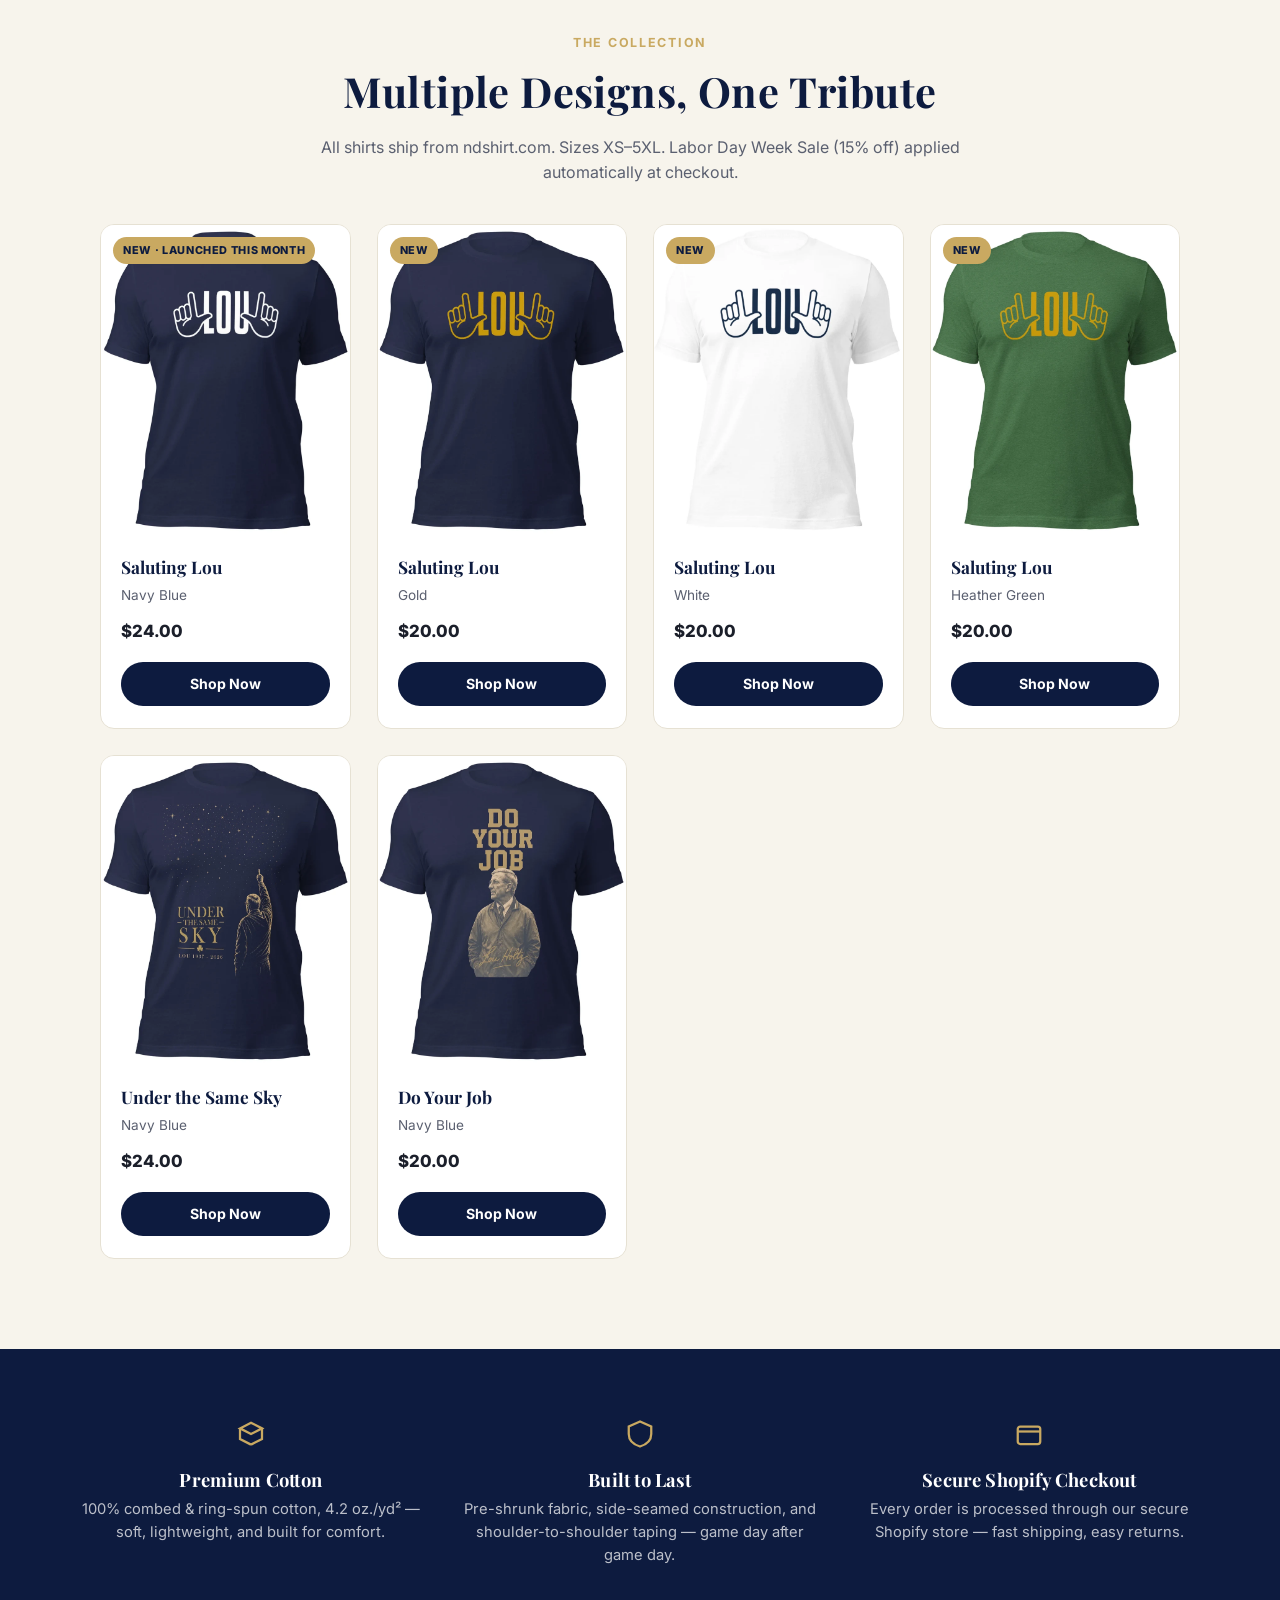
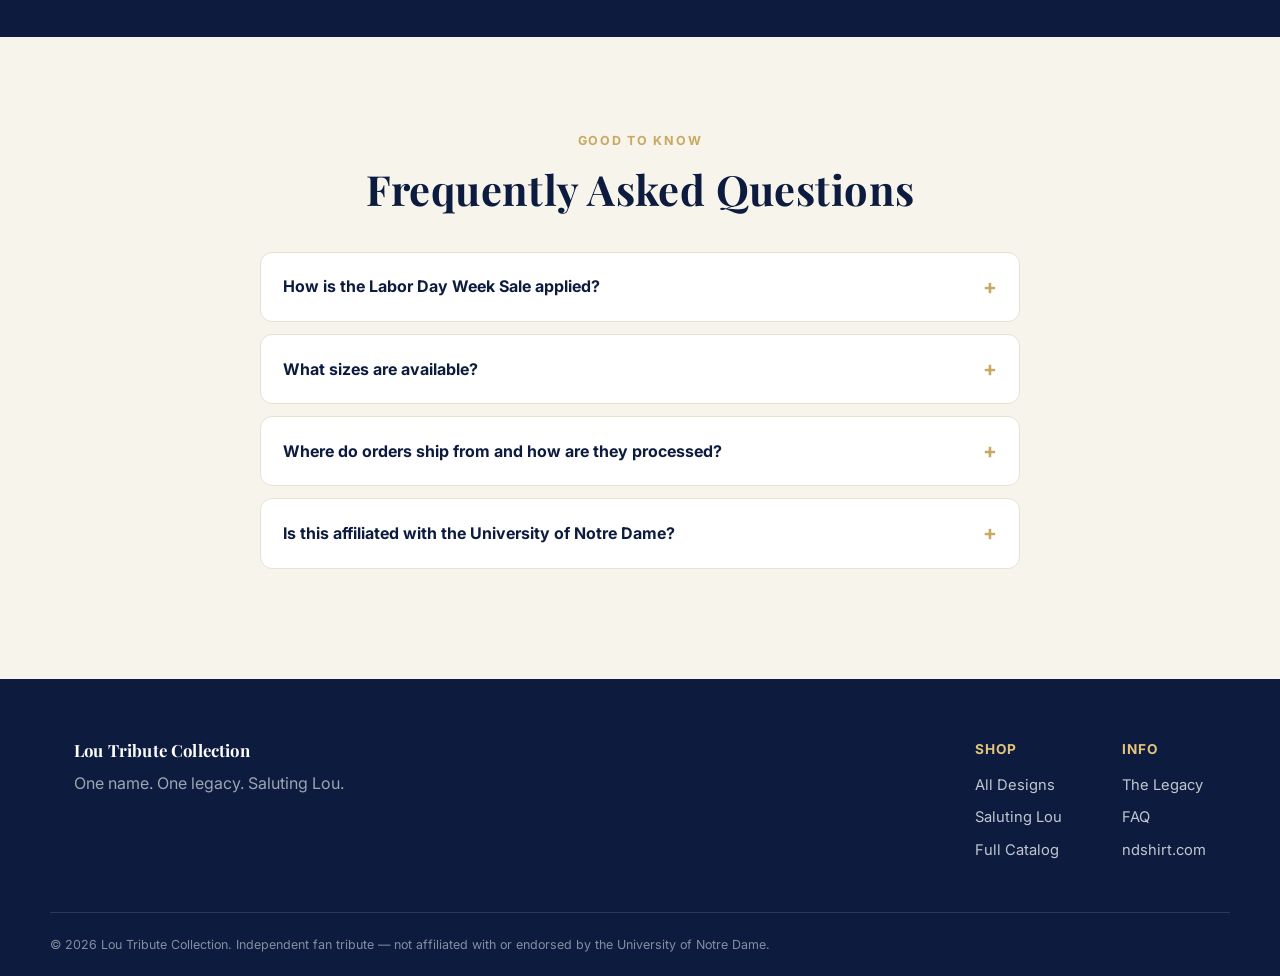
==== commit 1861f325: "Replace stale sale banner with this week's game-day message The Labor Day Week Sale banner had gone " ====
--- a/index.html
+++ b/index.html
@@ -24,7 +24,7 @@
 
 <!-- ============ ANNOUNCEMENT BAR ============ -->
 <div class="announce" id="announce">
-  <p>🏈 <strong>LABOR DAY WEEK SALE</strong> — Save 15% on all shirts through Friday. Discount applied automatically at checkout. Go Irish!</p>
+  <p>🏈 <strong>Go Irish, Beat Boilermakers!</strong></p>
 </div>
 
 <!-- ============ HEADER ============ -->
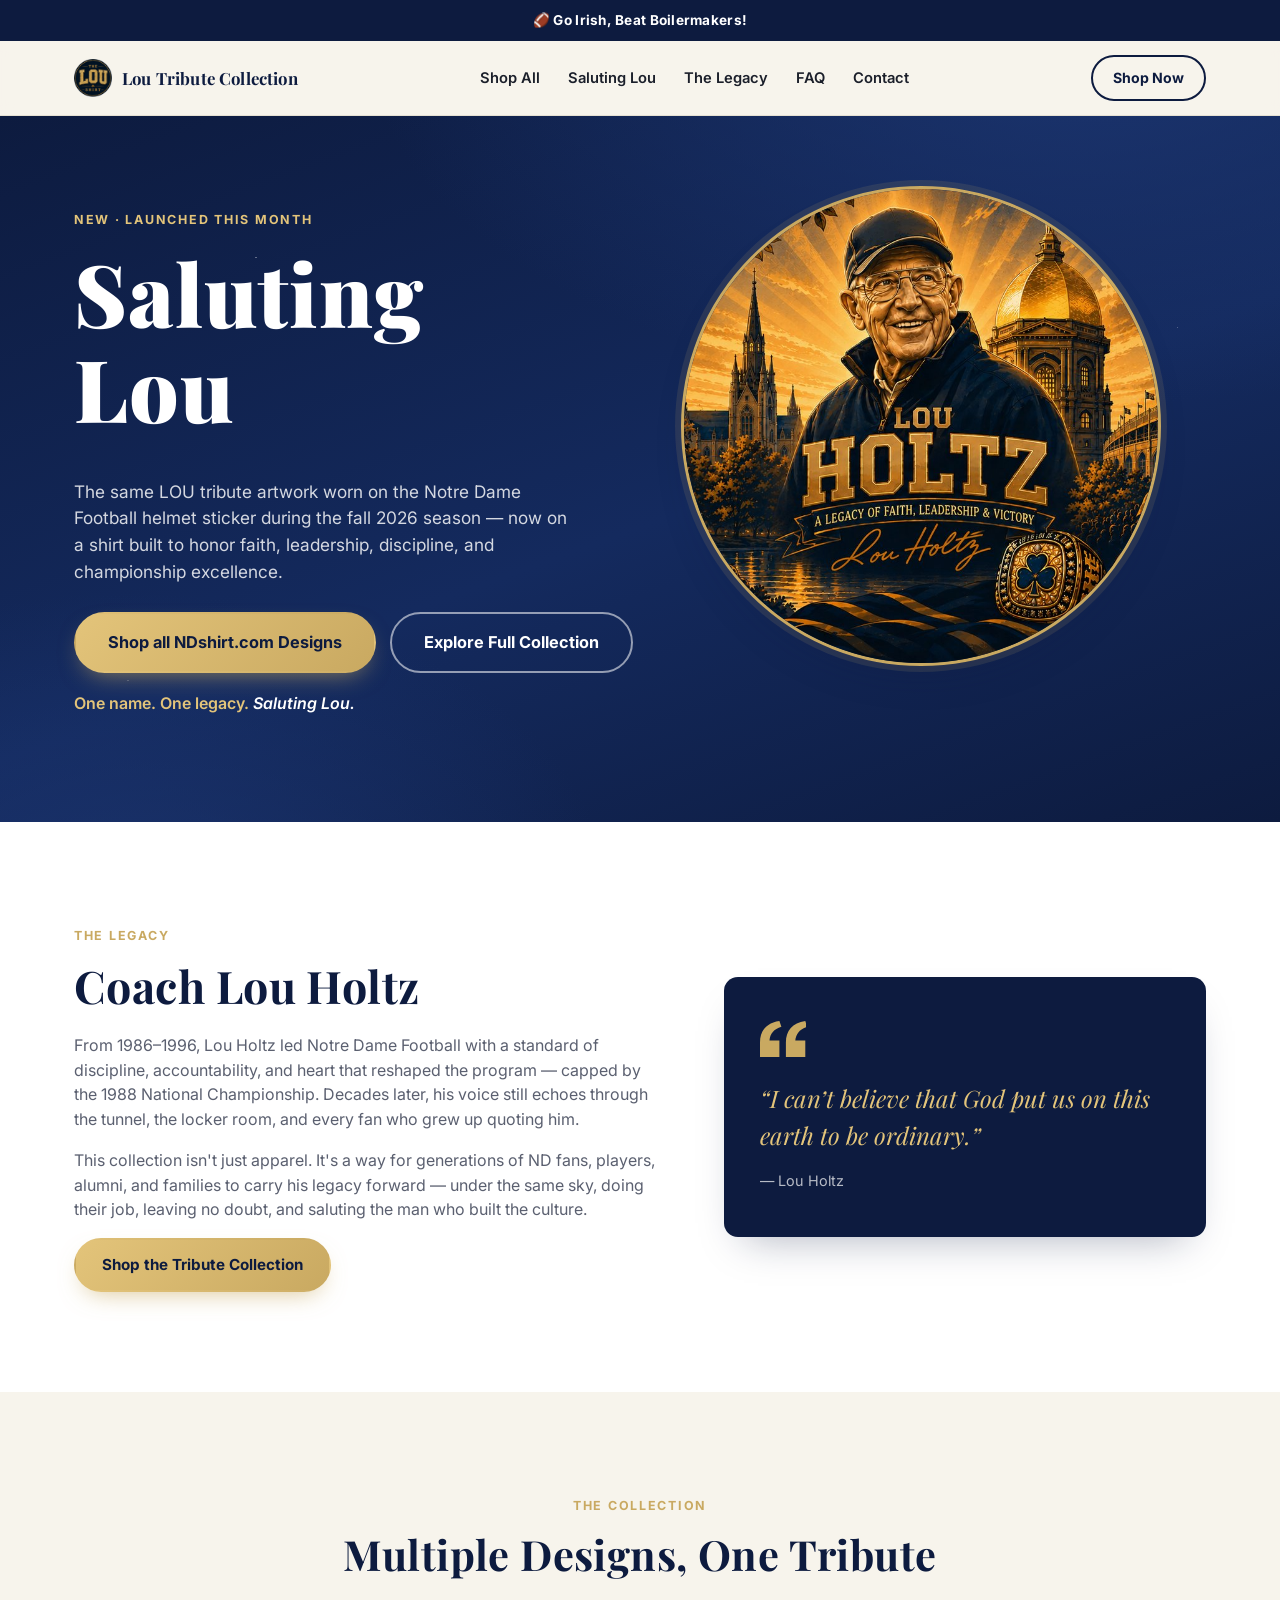
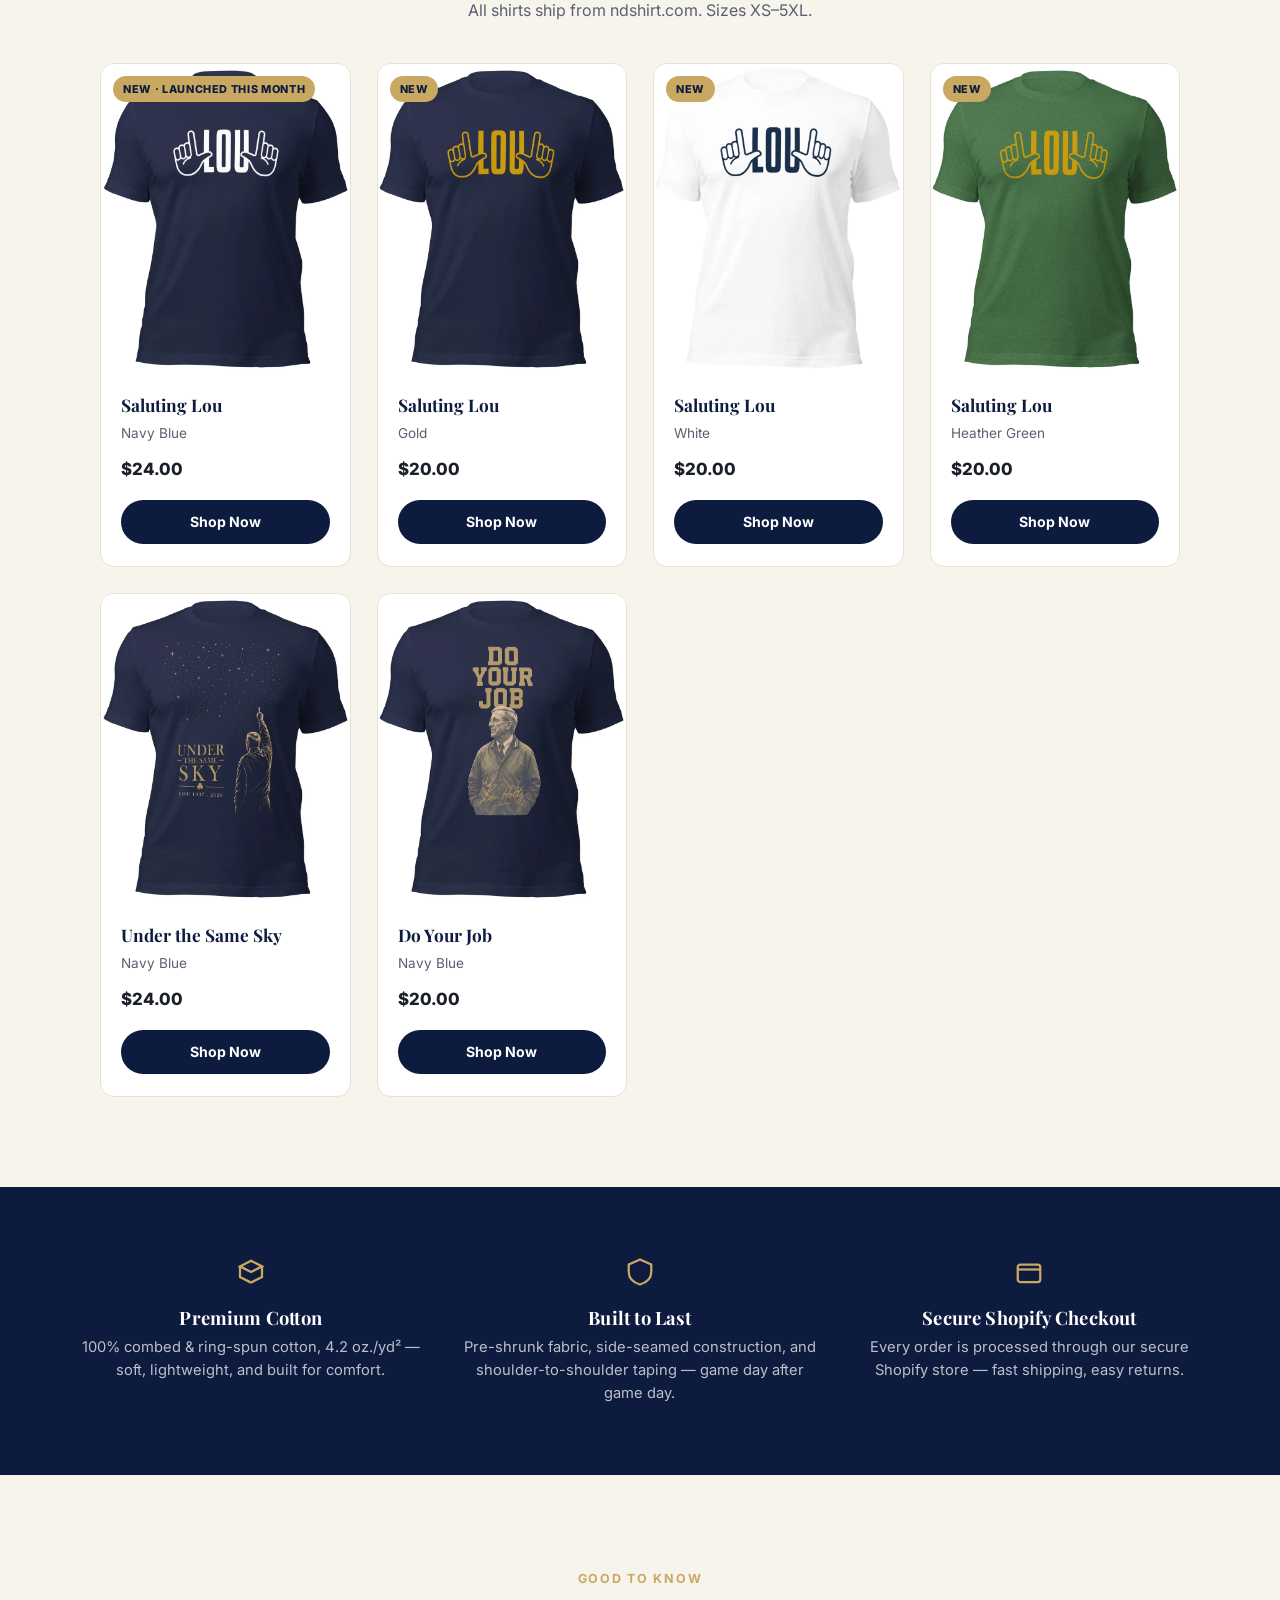
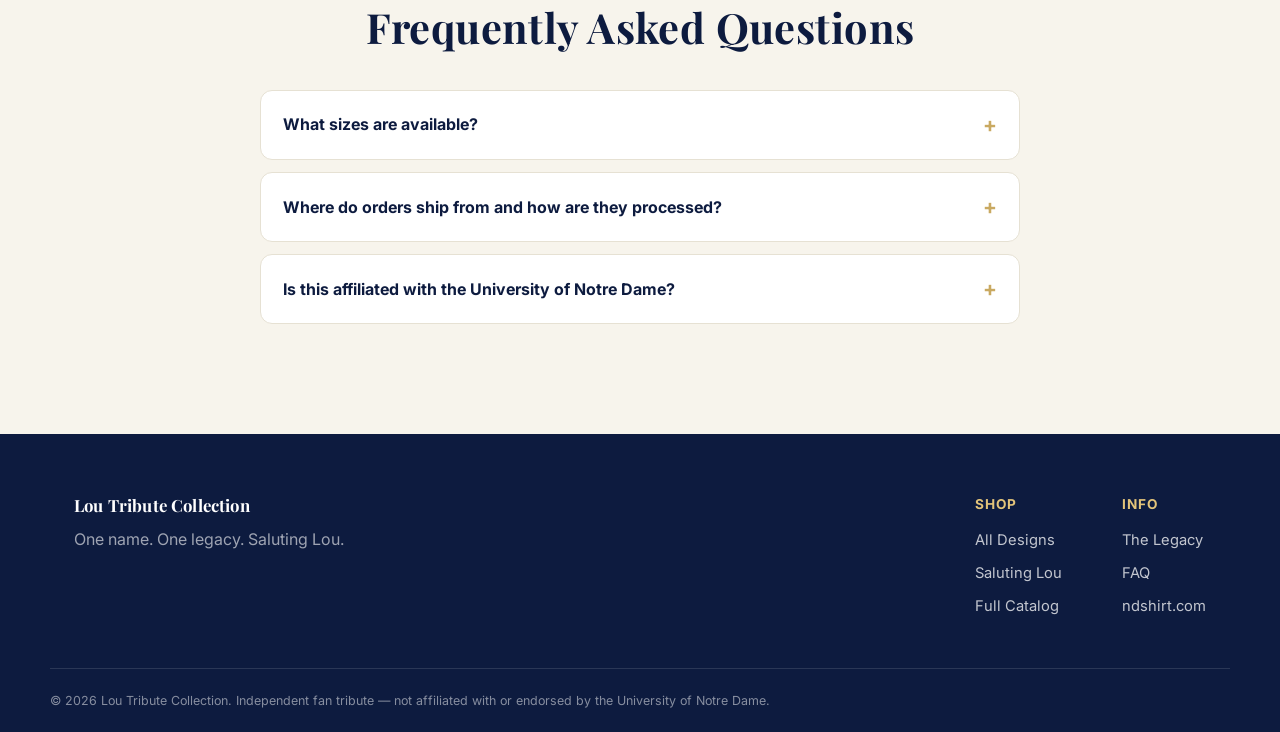
==== commit d762118c: "Remove all Labor Day Week Sale references site-wide Labor Day has passed and the sale is over. Remov" ====
--- a/index.html
+++ b/index.html
@@ -66,16 +66,6 @@
           sticker during the fall 2026 season — now on a shirt built to honor
           faith, leadership, discipline, and championship excellence.
         </p>
-
-        <div class="countdown" id="countdown" aria-live="polite">
-          <div class="countdown-label">Labor Day Week Sale ends in</div>
-          <div class="countdown-timer">
-            <div><span id="cd-days">00</span><small>Days</small></div>
-            <div><span id="cd-hours">00</span><small>Hrs</small></div>
-            <div><span id="cd-mins">00</span><small>Min</small></div>
-            <div><span id="cd-secs">00</span><small>Sec</small></div>
-          </div>
-        </div>
 
         <div class="hero-ctas">
           <a href="https://ndshirt.com/collections/all" target="_blank" rel="noopener noreferrer" class="btn btn-gold btn-lg">
@@ -131,7 +121,7 @@
       <div class="section-head reveal">
         <span class="eyebrow eyebrow-dark">The Collection</span>
         <h2>Multiple Designs, One Tribute</h2>
-        <p>All shirts ship from <a href="https://ndshirt.com/collections/all" target="_blank" rel="noopener noreferrer">ndshirt.com</a>. Sizes XS–5XL. Labor Day Week Sale (15% off) applied automatically at checkout.</p>
+        <p>All shirts ship from <a href="https://ndshirt.com/collections/all" target="_blank" rel="noopener noreferrer">ndshirt.com</a>. Sizes XS–5XL.</p>
       </div>
 
       <div class="product-grid" id="product-grid"><!-- injected by script.js --></div>
@@ -167,10 +157,6 @@
         <h2>Frequently Asked Questions</h2>
       </div>
       <div class="faq-list reveal">
-        <details class="faq-item">
-          <summary>How is the Labor Day Week Sale applied?</summary>
-          <p>The 15% discount is applied automatically at checkout on <a href="https://ndshirt.com/collections/all" target="_blank" rel="noopener noreferrer">ndshirt.com</a> through Friday — no code needed.</p>
-        </details>
         <details class="faq-item">
           <summary>What sizes are available?</summary>
           <p>Every design in this collection is available from XS through 5XL. Pick your size on the product page before adding to cart.</p>
@@ -220,7 +206,7 @@
 <div class="sticky-buy" id="sticky-buy">
   <div>
     <strong>Saluting Lou</strong>
-    <span>$24.00 · Labor Day Week Sale</span>
+    <span>$24.00</span>
   </div>
   <a href="https://ndshirt.com/collections/all" target="_blank" rel="noopener noreferrer" class="btn btn-gold">Shop Now</a>
 </div>
--- a/styles.css
+++ b/styles.css
@@ -124,16 +124,6 @@
 .hero h1 { font-size: clamp(3rem, 7vw, 5.4rem); font-weight: 900; color: var(--white); }
 .hero-lede { color: rgba(255,255,255,.82); font-size: 1.08rem; max-width: 46ch; }
 
-.countdown { margin: 28px 0; }
-.countdown-label { font-size: .8rem; font-weight: 700; letter-spacing: .08em; text-transform: uppercase; color: var(--gold-bright); margin-bottom: 10px; }
-.countdown-timer { display: flex; gap: 12px; }
-.countdown-timer > div {
-  background: rgba(255,255,255,.08); border: 1px solid rgba(255,255,255,.18);
-  border-radius: 10px; padding: 10px 14px; min-width: 62px; text-align: center;
-}
-.countdown-timer span { display: block; font-size: 1.5rem; font-weight: 800; font-family: 'Playfair Display', serif; }
-.countdown-timer small { display: block; font-size: .65rem; letter-spacing: .08em; text-transform: uppercase; color: rgba(255,255,255,.65); margin-top: 2px; }
-
 .hero-ctas { display: flex; flex-wrap: wrap; gap: 14px; margin: 26px 0 18px; }
 .hero-tagline { color: var(--gold-bright); font-weight: 600; font-size: 1rem; }
 .hero-tagline em { font-style: italic; color: var(--white); }
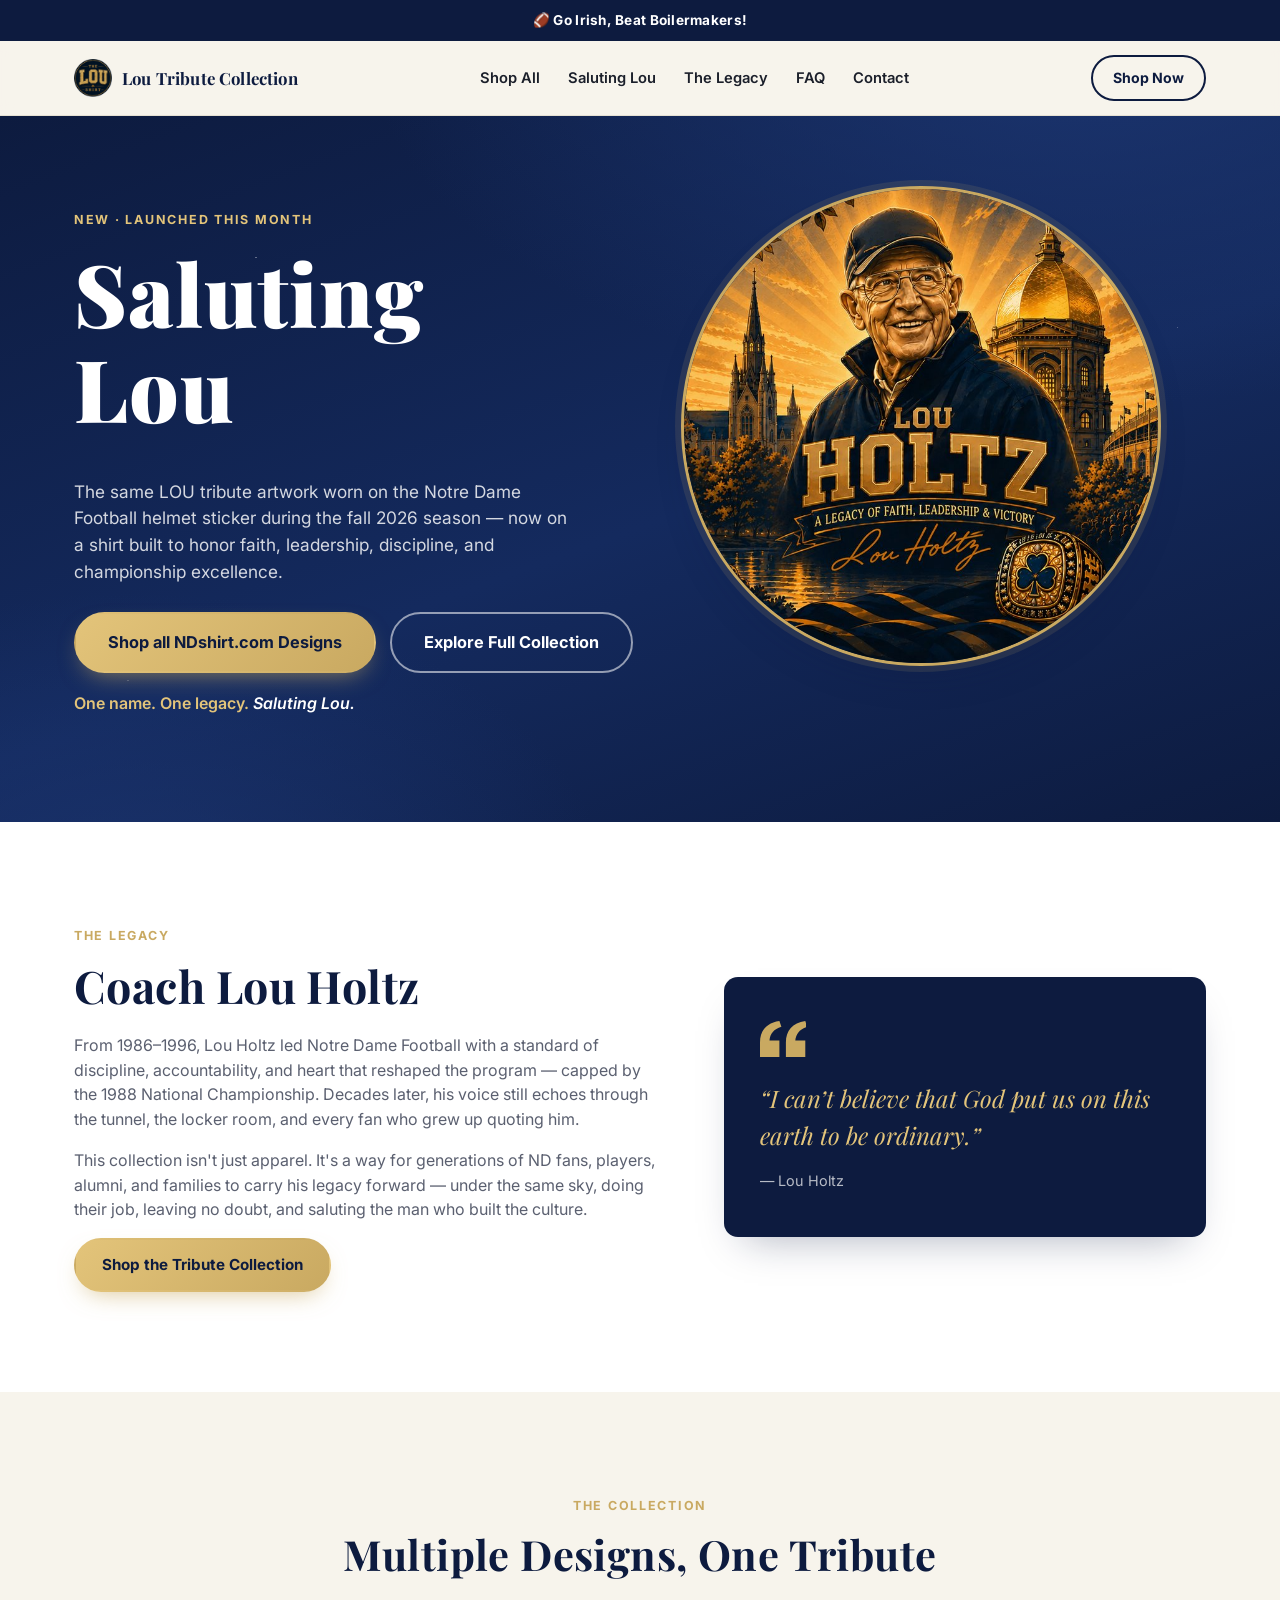
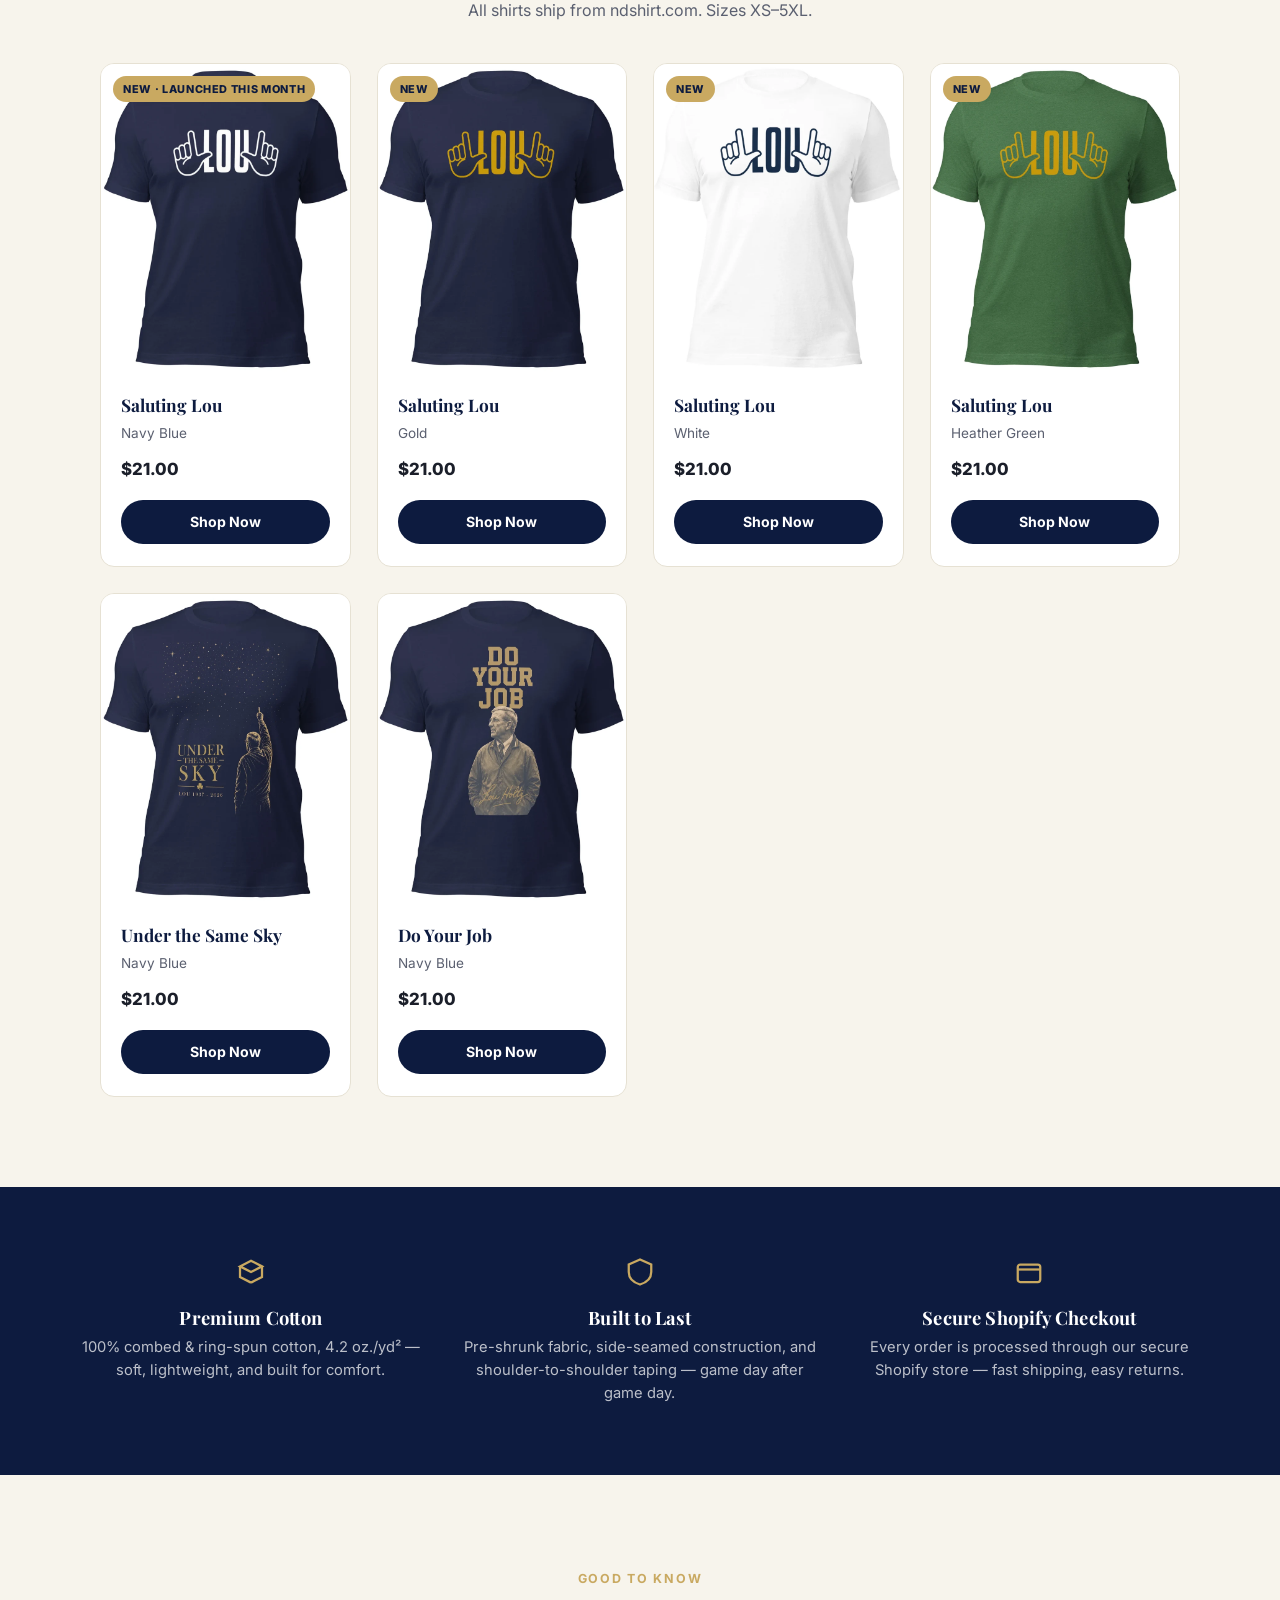
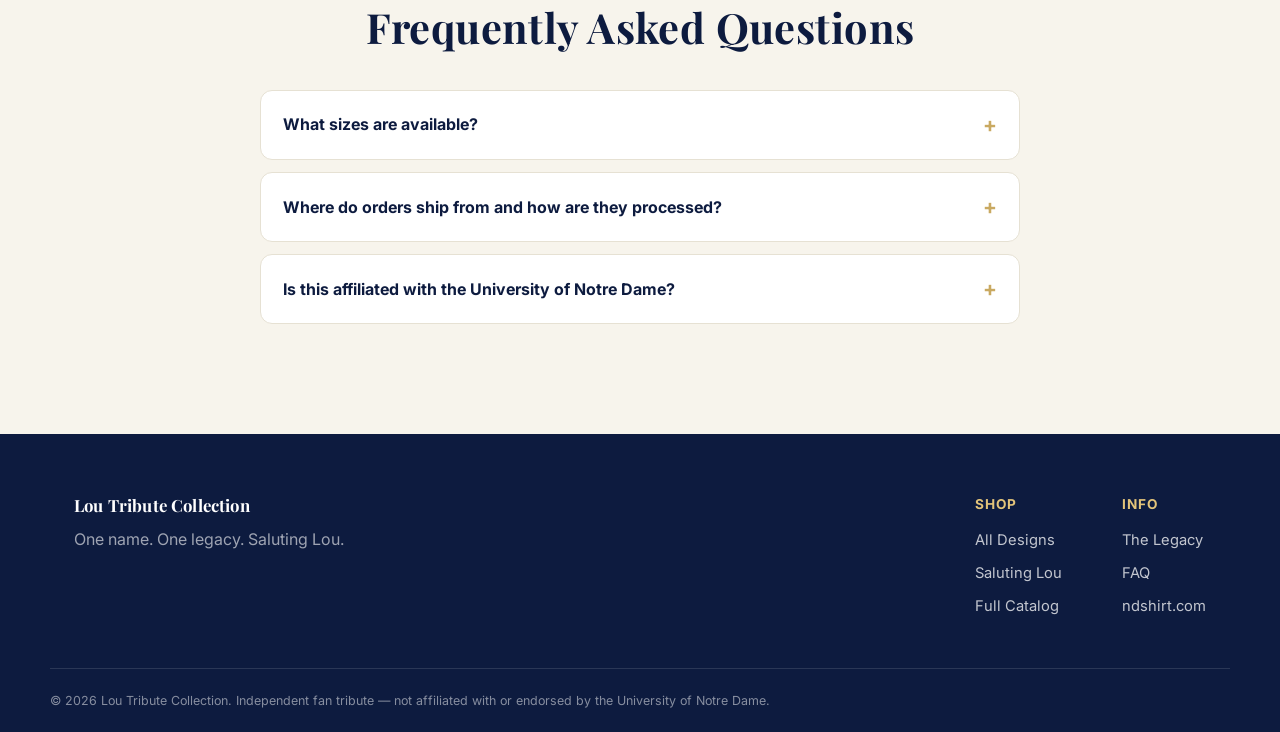
==== commit c2871eb6: "Update Lou shirt pricing to flat $21.00 across the lineup ndshirt.com now prices all 6 Lou listings " ====
--- a/index.html
+++ b/index.html
@@ -206,7 +206,7 @@
 <div class="sticky-buy" id="sticky-buy">
   <div>
     <strong>Saluting Lou</strong>
-    <span>$24.00</span>
+    <span>$21.00</span>
   </div>
   <a href="https://ndshirt.com/collections/all" target="_blank" rel="noopener noreferrer" class="btn btn-gold">Shop Now</a>
 </div>
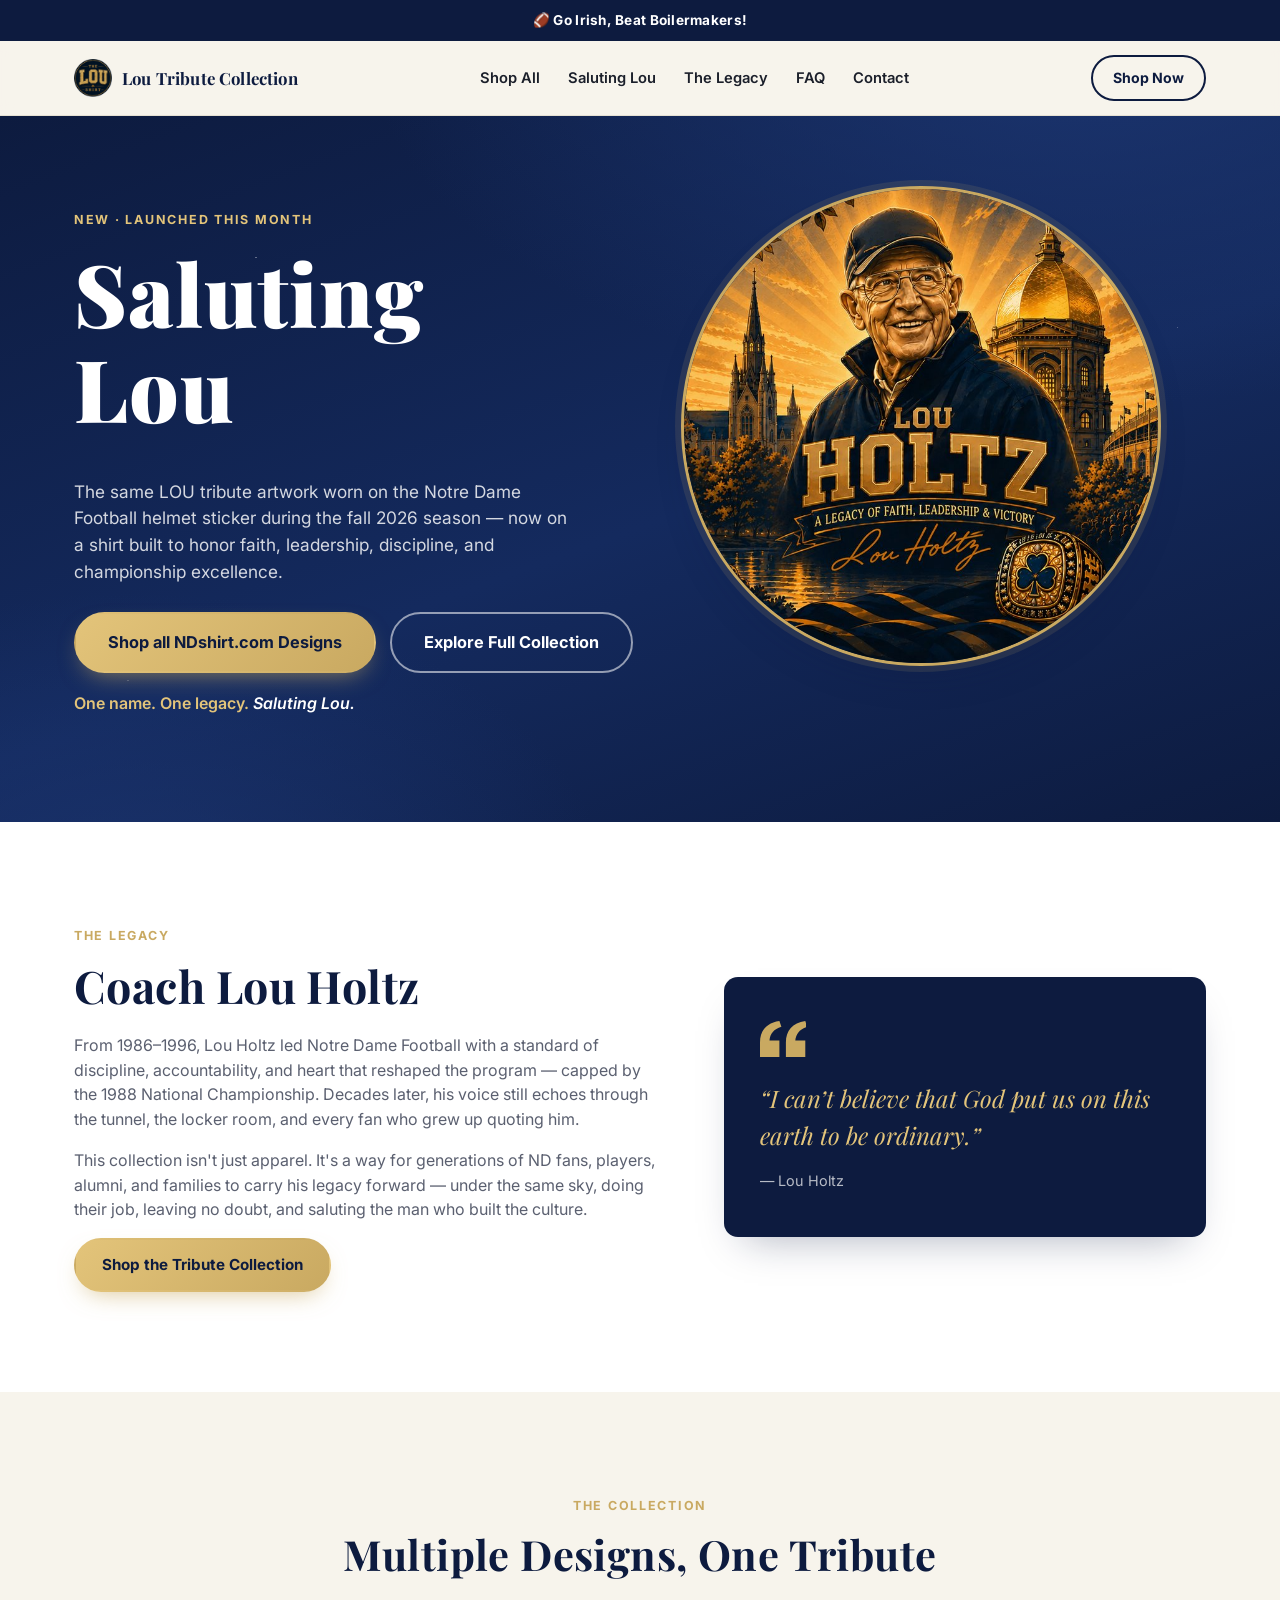
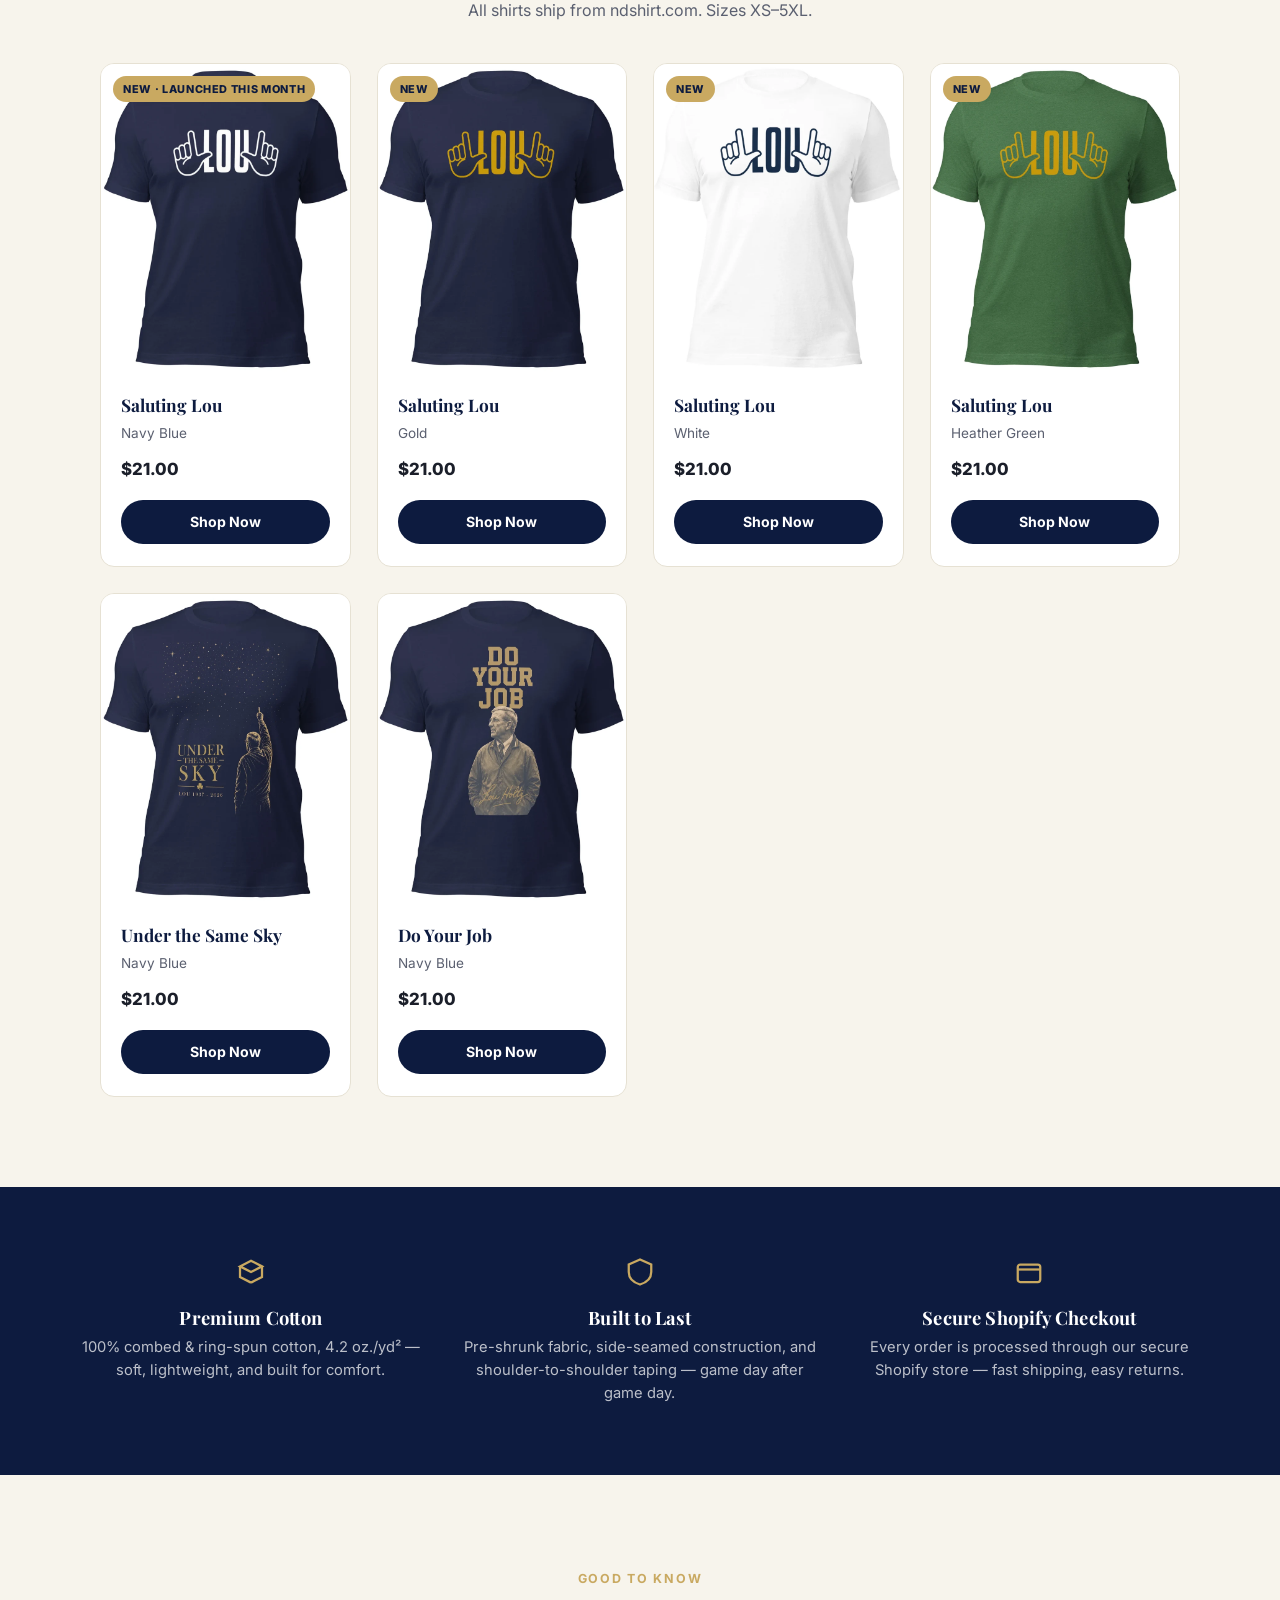
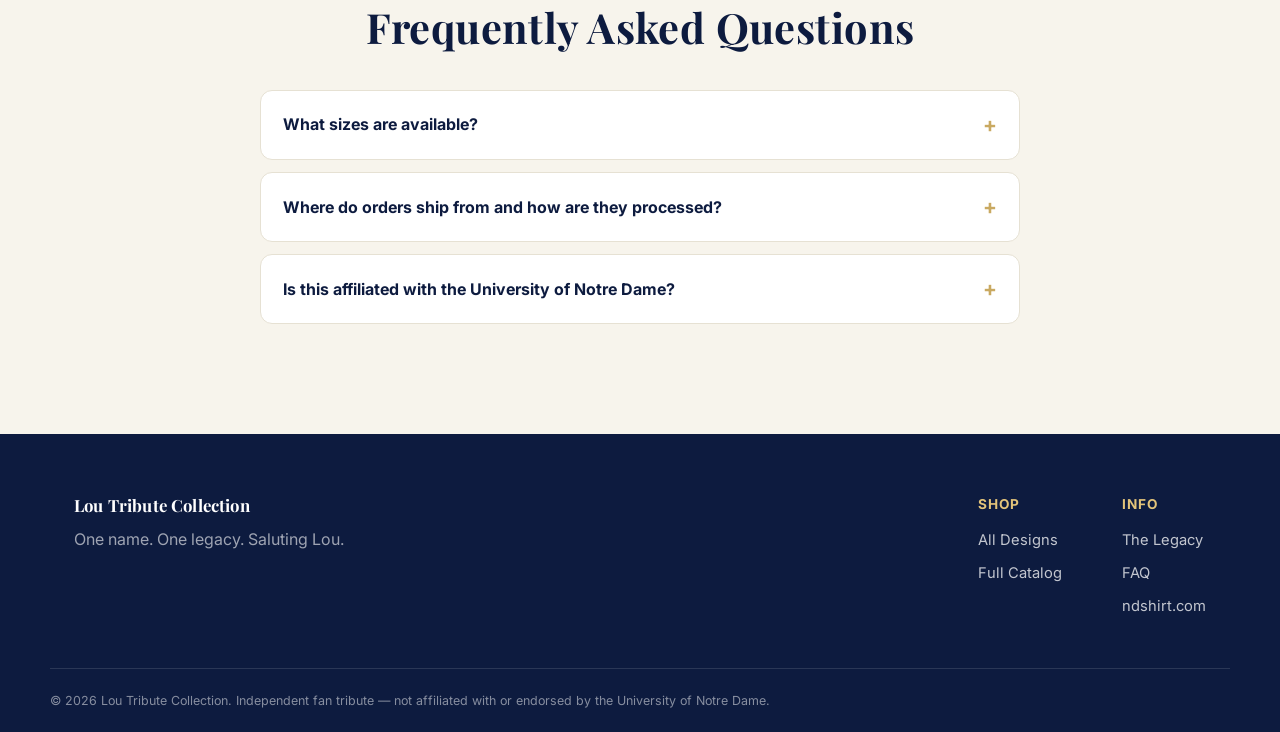
==== commit 8638b749: "Remove 'Saluting Lou' link from footer Shop column Co-Authored-By: Claude Sonnet 5 <noreply@anthropi" ====
--- a/index.html
+++ b/index.html
@@ -186,7 +186,6 @@
       <div>
         <h4>Shop</h4>
         <a href="#shop">All Designs</a>
-        <a href="https://ndshirt.com/collections/all" target="_blank" rel="noopener noreferrer">Saluting Lou</a>
         <a href="https://ndshirt.com/collections/all" target="_blank" rel="noopener noreferrer">Full Catalog</a>
       </div>
       <div>
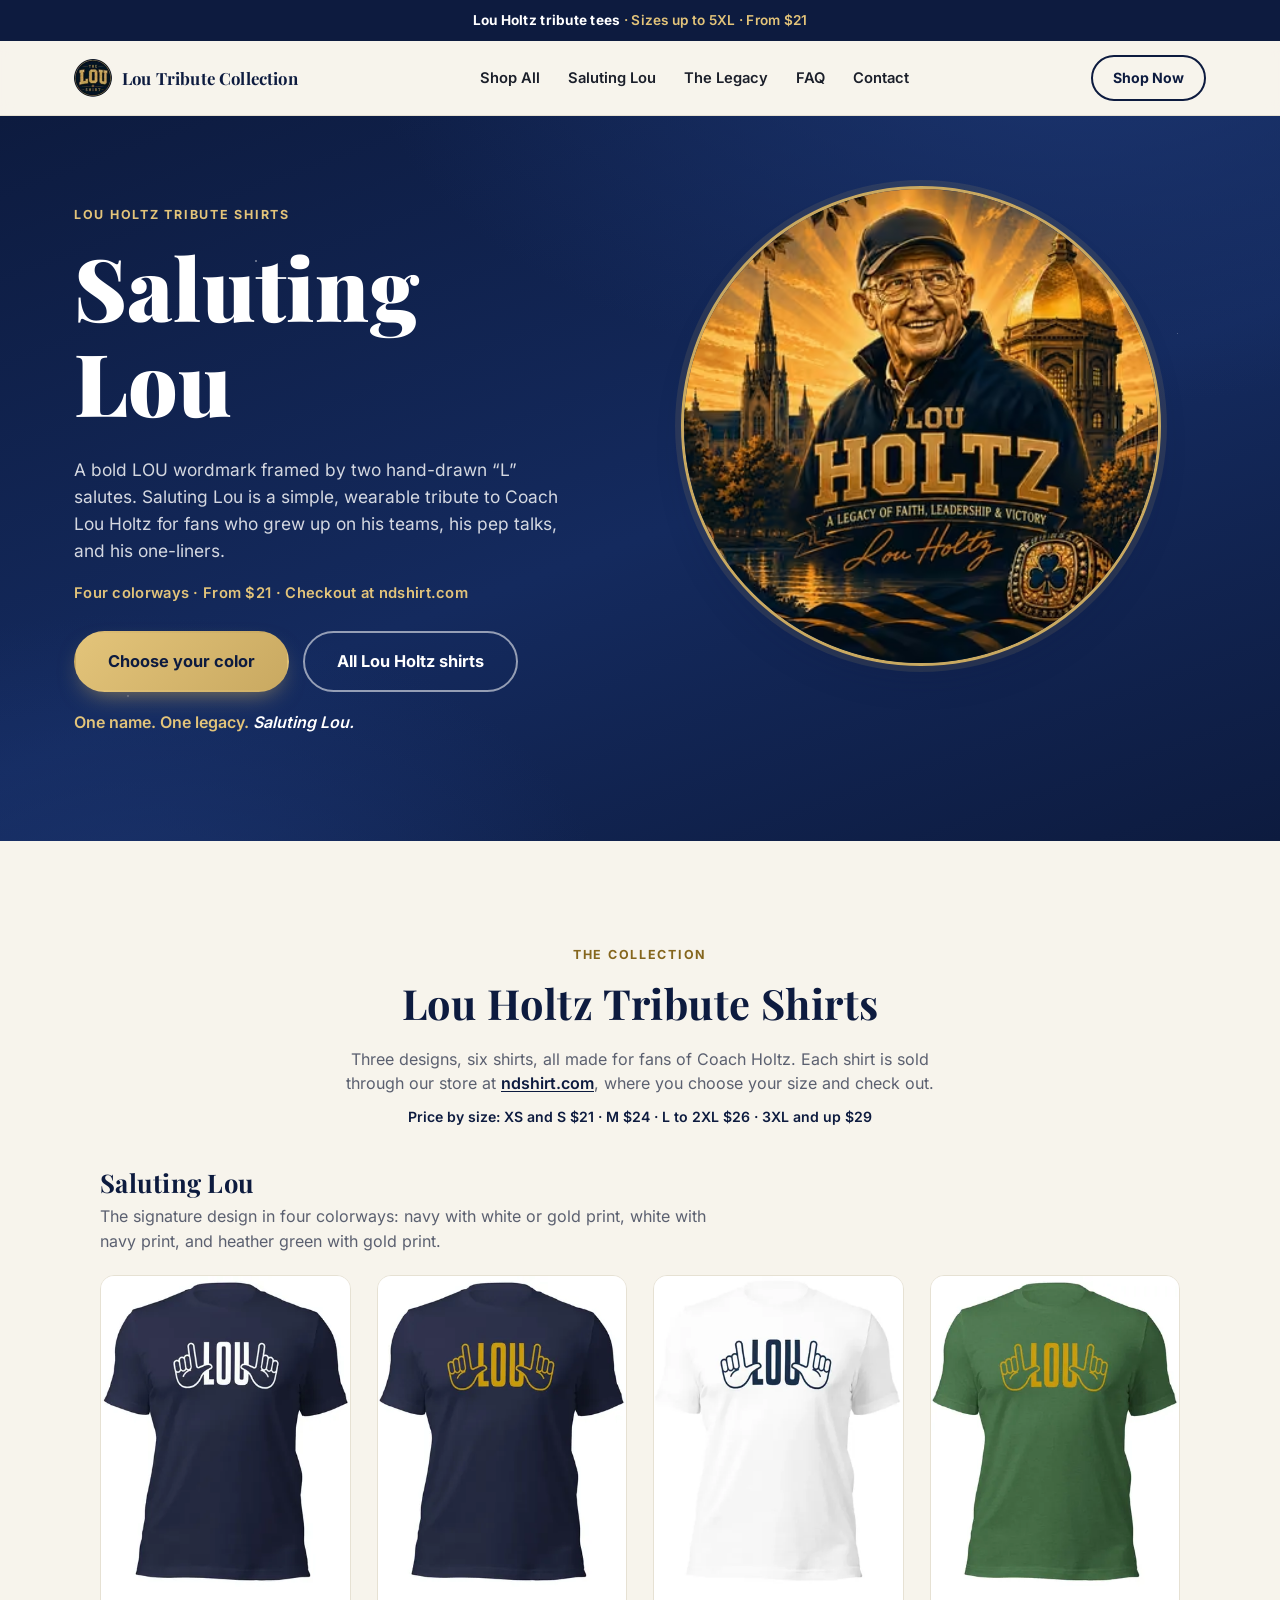
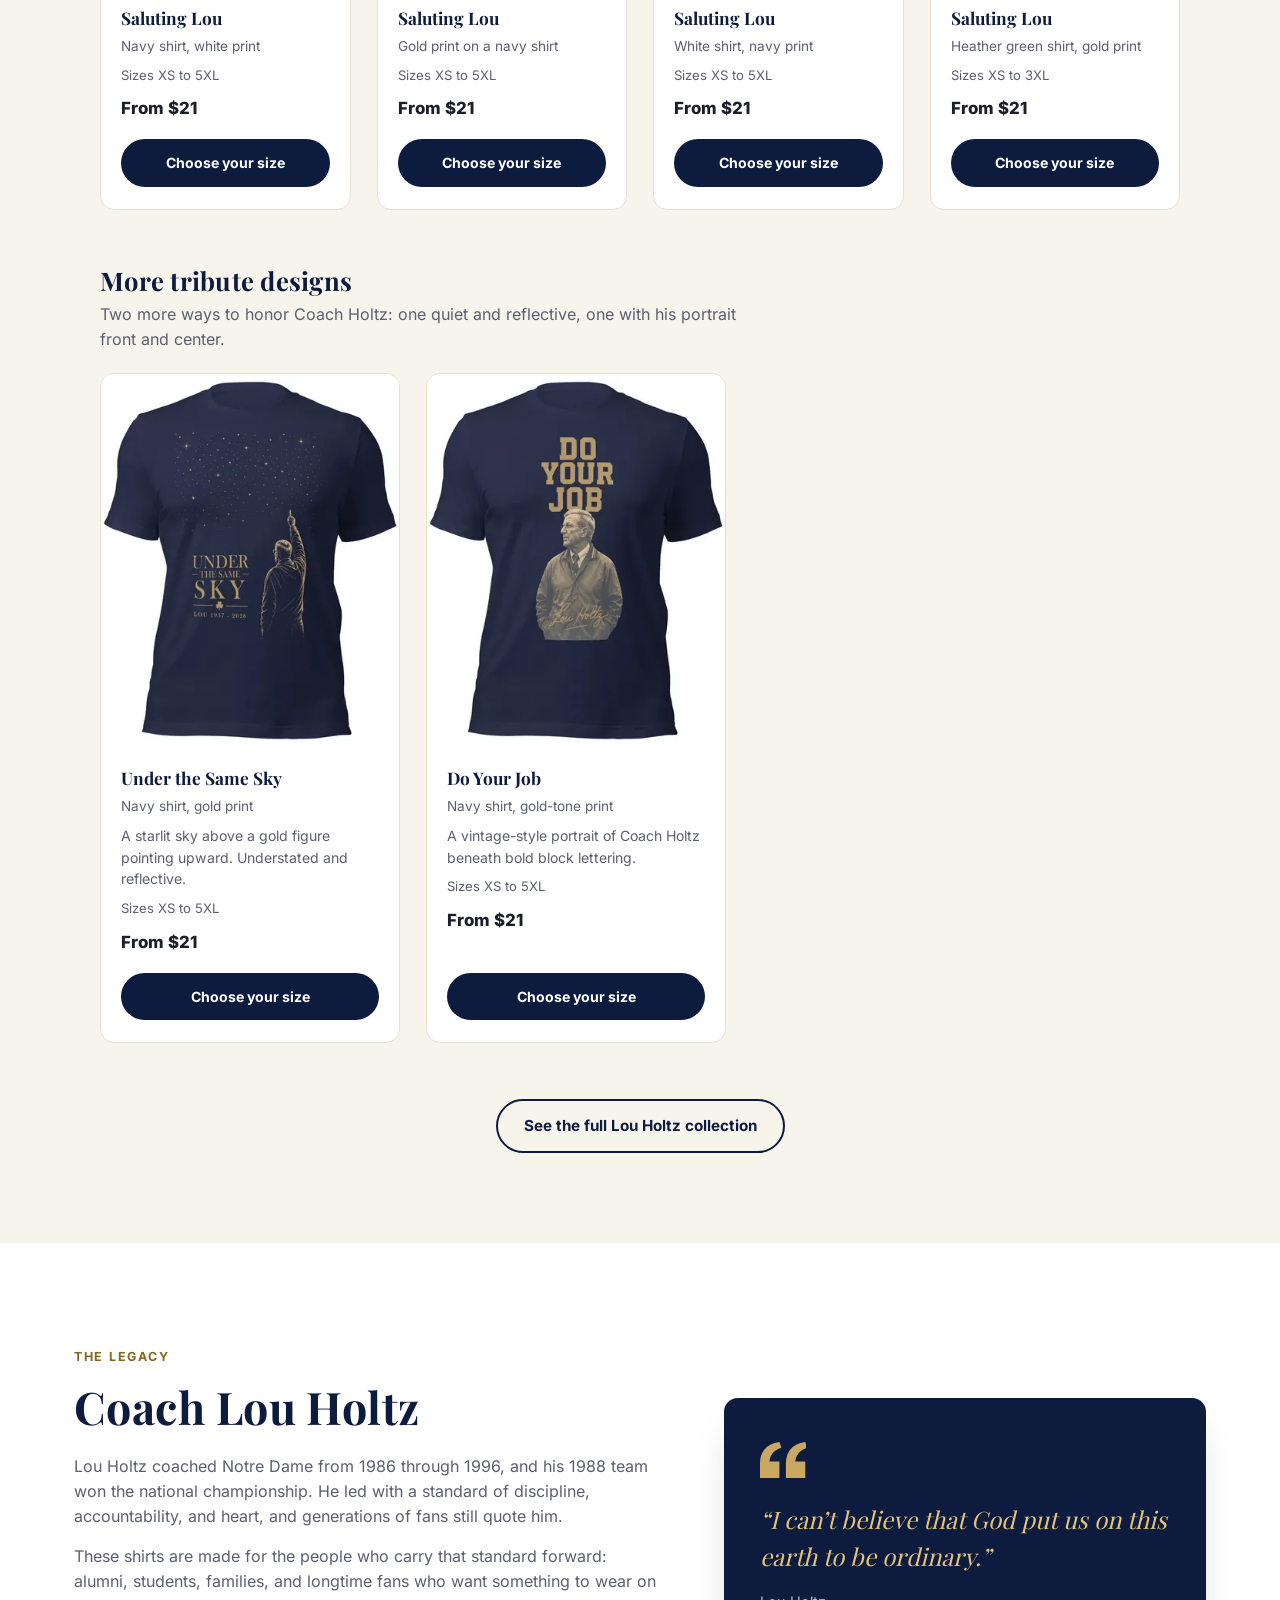
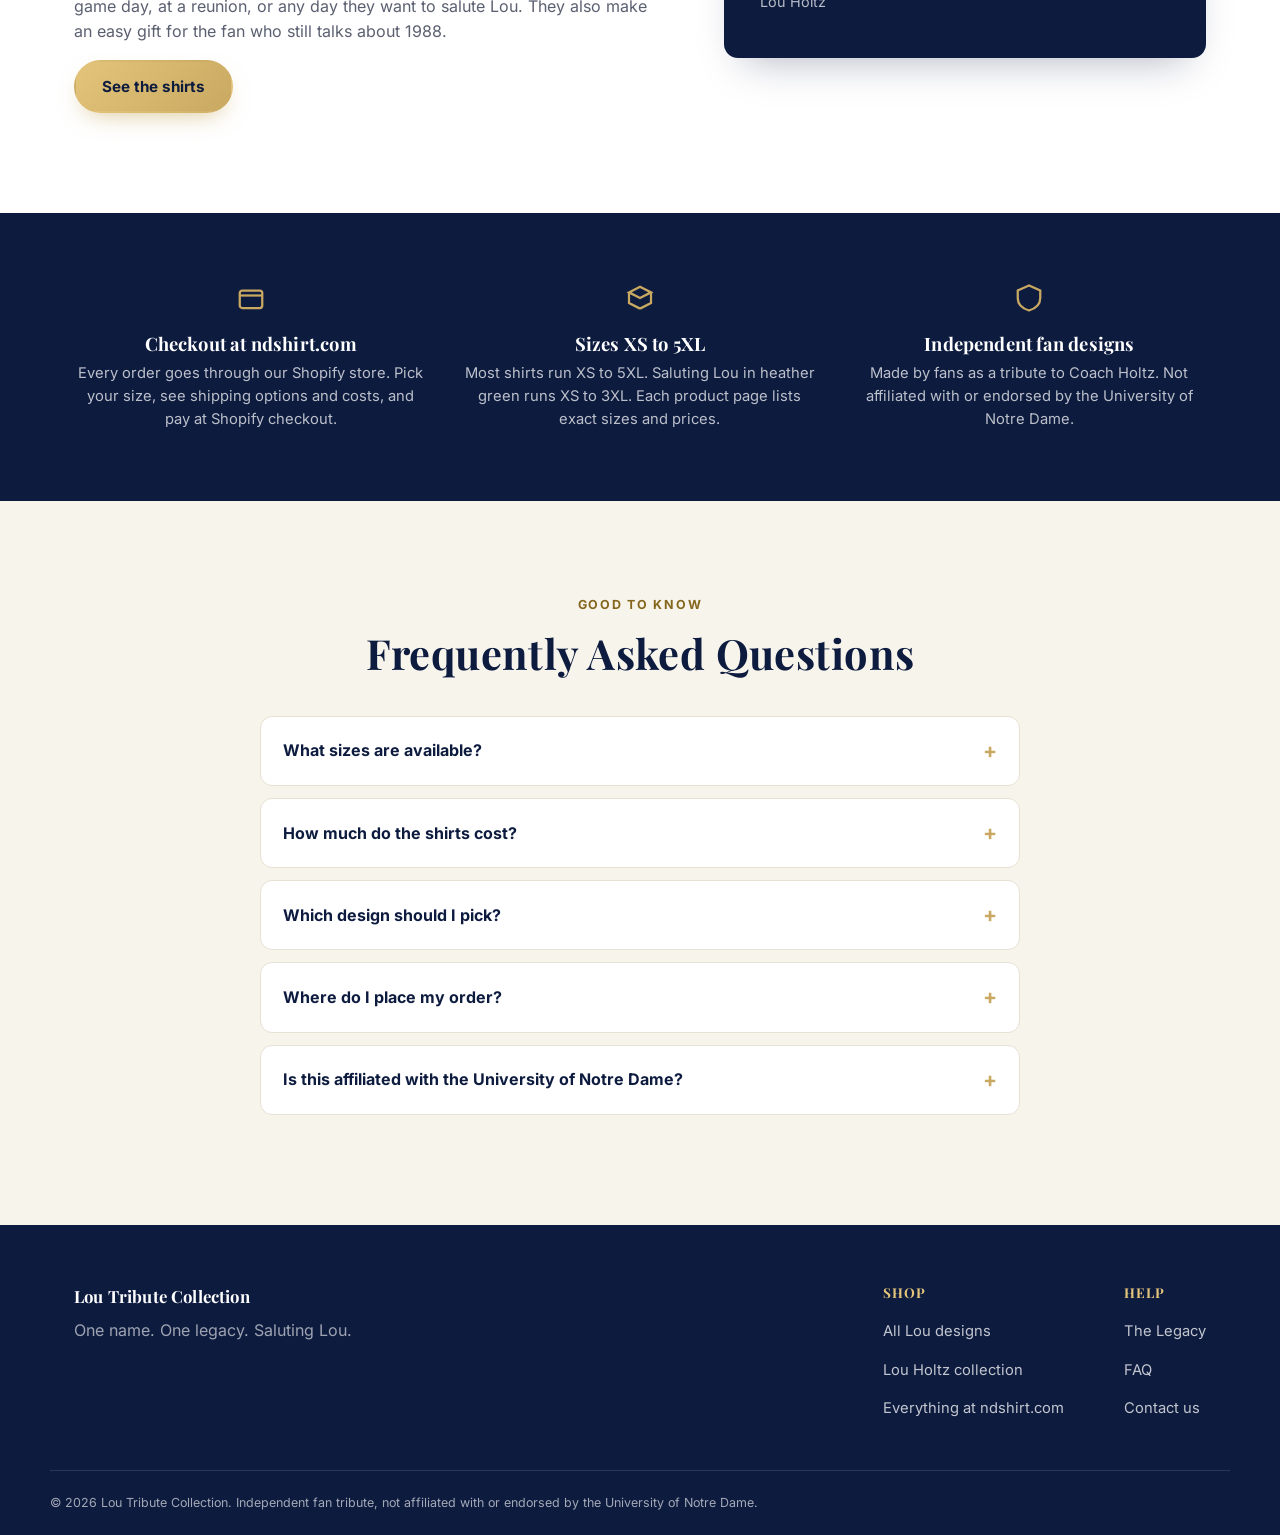
==== commit 4a54690c: "Optimize theloushirt.com landing page for search, speed, and accuracy Content and shopping links - L" ====
--- a/index.html
+++ b/index.html
@@ -3,41 +3,81 @@
 <head>
 <meta charset="UTF-8" />
 <meta name="viewport" content="width=device-width, initial-scale=1.0" />
-<title>Saluting Lou — Notre Dame Tribute Tees</title>
-<meta name="description" content="Saluting Lou launches today. Shop the Lou Holtz tribute t-shirt collection — Saluting Lou, Under the Same Sky, and Do Your Job. One name. One legacy." />
-
-<meta property="og:title" content="Saluting Lou — Notre Dame Tribute Tees" />
-<meta property="og:description" content="One name. One legacy. Shop the Lou Holtz tribute collection." />
+<title>Saluting Lou Shirt &amp; Lou Holtz Tribute Tees | The Lou Shirt</title>
+<meta name="description" content="Saluting Lou and other Lou Holtz tribute t-shirts. Four Saluting Lou colorways plus two more designs, sizes up to 5XL, from $21. Checkout at ndshirt.com." />
+<link rel="canonical" href="https://theloushirt.com/" />
+<meta name="theme-color" content="#0d1b3f" />
+<script>document.documentElement.classList.add('js');</script>
+
 <meta property="og:type" content="website" />
+<meta property="og:site_name" content="The Lou Shirt" />
+<meta property="og:title" content="Saluting Lou Shirt &amp; Lou Holtz Tribute Tees" />
+<meta property="og:description" content="A wearable tribute to Coach Lou Holtz. Saluting Lou in four colorways, plus Under the Same Sky and Do Your Job. From $21 at ndshirt.com." />
 <meta property="og:url" content="https://theloushirt.com/" />
-<meta property="og:image" content="https://theloushirt.com/images/hero-lou-holtz.jpg" />
+<meta property="og:image" content="https://theloushirt.com/images/og-the-lou-shirt.jpg" />
+<meta property="og:image:width" content="1200" />
+<meta property="og:image:height" content="630" />
+<meta property="og:image:alt" content="Illustrated tribute artwork of Coach Lou Holtz with the words A Legacy of Faith, Leadership and Victory" />
+<meta name="twitter:card" content="summary_large_image" />
 
 <link rel="icon" type="image/png" href="images/favicon-the-lou-shirt.png" />
-
-<link rel="preconnect" href="https://fonts.googleapis.com">
-<link rel="preconnect" href="https://fonts.gstatic.com" crossorigin>
-<link href="https://fonts.googleapis.com/css2?family=Playfair+Display:wght@600;700;800;900&family=Inter:wght@400;500;600;700;800&display=swap" rel="stylesheet">
-
+<link rel="apple-touch-icon" href="images/apple-touch-icon.png" />
+
+<link rel="preload" href="fonts/playfair-display-latin-wght-normal.woff2" as="font" type="font/woff2" crossorigin />
+<link rel="preload" href="fonts/inter-latin-wght-normal.woff2" as="font" type="font/woff2" crossorigin />
 <link rel="stylesheet" href="styles.css" />
+
+<script type="application/ld+json">
+{
+  "@context": "https://schema.org",
+  "@graph": [
+    {
+      "@type": "WebSite",
+      "@id": "https://theloushirt.com/#website",
+      "url": "https://theloushirt.com/",
+      "name": "The Lou Shirt",
+      "alternateName": ["Lou Tribute Collection", "theloushirt.com"],
+      "inLanguage": "en-US"
+    },
+    {
+      "@type": "WebPage",
+      "@id": "https://theloushirt.com/#webpage",
+      "url": "https://theloushirt.com/",
+      "name": "Saluting Lou Shirt & Lou Holtz Tribute Tees",
+      "description": "Saluting Lou and other Lou Holtz tribute t-shirts. Four Saluting Lou colorways plus two more designs, sizes up to 5XL, from $21. Checkout at ndshirt.com.",
+      "isPartOf": { "@id": "https://theloushirt.com/#website" },
+      "primaryImageOfPage": {
+        "@type": "ImageObject",
+        "url": "https://theloushirt.com/images/og-the-lou-shirt.jpg",
+        "width": 1200,
+        "height": 630
+      },
+      "inLanguage": "en-US"
+    }
+  ]
+}
+</script>
 </head>
 <body>
 
+<a class="skip-link" href="#shop">Skip to the shirts</a>
+
 <!-- ============ ANNOUNCEMENT BAR ============ -->
-<div class="announce" id="announce">
-  <p>🏈 <strong>Go Irish, Beat Boilermakers!</strong></p>
+<div class="announce">
+  <p><strong>Lou Holtz tribute tees</strong> · Sizes up to 5XL · From $21</p>
 </div>
 
 <!-- ============ HEADER ============ -->
 <header class="site-header">
   <div class="wrap header-inner">
-    <a href="#top" class="logo" aria-label="Home">
-      <img class="logo-mark" src="images/logo-the-lou-shirt.png" width="38" height="38" alt="The Lou Shirt" />
+    <a href="#top" class="logo">
+      <img class="logo-mark" src="images/opt/logo-the-lou-shirt-76.webp" width="38" height="38" alt="The Lou Shirt" />
       <span class="logo-text">Lou Tribute&nbsp;Collection</span>
     </a>
 
-    <nav class="main-nav" id="main-nav">
+    <nav class="main-nav" id="main-nav" aria-label="Main">
       <a href="#shop">Shop All</a>
-      <a href="#saluting-lou">Saluting Lou</a>
+      <a href="#saluting-lou-colors">Saluting Lou</a>
       <a href="#legacy">The Legacy</a>
       <a href="#faq">FAQ</a>
       <a href="#contact">Contact</a>
@@ -45,7 +85,7 @@
 
     <div class="header-actions">
       <a class="btn btn-ghost header-shop-btn" href="#shop">Shop Now</a>
-      <button class="nav-toggle" id="nav-toggle" aria-label="Toggle menu" aria-expanded="false">
+      <button type="button" class="nav-toggle" id="nav-toggle" aria-label="Menu" aria-controls="main-nav" aria-expanded="false">
         <span></span><span></span><span></span>
       </button>
     </div>
@@ -58,28 +98,159 @@
   <section class="hero" id="saluting-lou">
     <div class="hero-bg" aria-hidden="true"></div>
     <div class="wrap hero-inner">
-      <div class="hero-copy reveal">
-        <span class="eyebrow">New · Launched This Month</span>
-        <h1>Saluting<br/>Lou</h1>
+      <div class="hero-copy">
+        <h1>
+          <span class="h1-kicker">Lou Holtz tribute shirts</span>
+          <span class="h1-main">Saluting<br/>Lou</span>
+        </h1>
         <p class="hero-lede">
-          The same LOU tribute artwork worn on the Notre Dame Football helmet
-          sticker during the fall 2026 season — now on a shirt built to honor
-          faith, leadership, discipline, and championship excellence.
+          A bold LOU wordmark framed by two hand-drawn “L” salutes. Saluting Lou
+          is a simple, wearable tribute to Coach Lou Holtz for fans who grew up
+          on his teams, his pep talks, and his one-liners.
         </p>
+        <p class="hero-facts">Four colorways · From $21 · Checkout at ndshirt.com</p>
 
         <div class="hero-ctas">
-          <a href="https://ndshirt.com/collections/all" target="_blank" rel="noopener noreferrer" class="btn btn-gold btn-lg">
-            Shop all NDshirt.com Designs
-          </a>
-          <a href="#shop" class="btn btn-outline btn-lg">Explore Full Collection</a>
+          <a href="#saluting-lou-colors" class="btn btn-gold btn-lg">Choose your color</a>
+          <a href="https://ndshirt.com/collections/lou-holtz?utm_source=theloushirt.com&amp;utm_medium=referral&amp;utm_campaign=lou_landing&amp;utm_content=hero_collection" target="_blank" rel="noopener" class="btn btn-outline btn-lg" data-track="hero_collection">All Lou Holtz shirts<span class="sr-only"> (opens ndshirt.com in a new tab)</span></a>
         </div>
 
         <p class="hero-tagline">One name. One legacy. <em>Saluting Lou.</em></p>
       </div>
 
-      <div class="hero-art reveal">
-        <img class="hero-photo" src="images/hero-lou-holtz.jpg" alt="Lou Holtz — a legacy of faith, leadership &amp; victory, illustrated tribute artwork" />
-      </div>
+      <div class="hero-art">
+        <picture>
+          <source type="image/avif" srcset="images/opt/hero-lou-holtz-380.avif 380w, images/opt/hero-lou-holtz-560.avif 560w, images/opt/hero-lou-holtz-760.avif 760w" sizes="(max-width: 528px) calc(100vw - 48px), 480px" />
+          <source type="image/webp" srcset="images/opt/hero-lou-holtz-380.webp 380w, images/opt/hero-lou-holtz-560.webp 560w, images/opt/hero-lou-holtz-760.webp 760w" sizes="(max-width: 528px) calc(100vw - 48px), 480px" />
+          <img class="hero-photo" src="images/opt/hero-lou-holtz-760.webp" width="760" height="760" fetchpriority="high" decoding="async"
+               alt="Illustrated tribute artwork of Coach Lou Holtz in a ball cap, set against a golden dome, a church spire and a stadium, with the words Lou Holtz: A Legacy of Faith, Leadership and Victory" />
+        </picture>
+      </div>
+    </div>
+  </section>
+
+  <!-- ============ SHOP ============ -->
+  <section class="shop" id="shop">
+    <div class="wrap">
+      <div class="section-head reveal">
+        <span class="eyebrow eyebrow-dark">The Collection</span>
+        <h2>Lou Holtz Tribute Shirts</h2>
+        <p>
+          Three designs, six shirts, all made for fans of Coach Holtz. Each shirt is
+          sold through our store at
+          <a class="text-link" href="https://ndshirt.com/collections/lou-holtz?utm_source=theloushirt.com&amp;utm_medium=referral&amp;utm_campaign=lou_landing&amp;utm_content=intro_collection" target="_blank" rel="noopener" data-track="intro_collection">ndshirt.com</a>,
+          where you choose your size and check out.
+        </p>
+        <p class="price-note">Price by size: XS and S $21 · M $24 · L to 2XL $26 · 3XL and up $29</p>
+      </div>
+
+      <div class="product-group" id="saluting-lou-colors">
+        <div class="group-head reveal">
+          <h3>Saluting Lou</h3>
+          <p>The signature design in four colorways: navy with white or gold print, white with navy print, and heather green with gold print.</p>
+        </div>
+
+        <div class="product-grid">
+          <article class="product-card">
+            <div class="product-visual">
+              <img class="tee-photo" src="images/opt/saluting-lou-navy-400.webp" srcset="images/opt/saluting-lou-navy-400.webp 400w, images/opt/saluting-lou-navy-800.webp 800w" sizes="(max-width: 600px) calc(100vw - 48px), 260px" width="400" height="483" loading="lazy" decoding="async"
+                   alt="Navy Saluting Lou t-shirt with a white LOU wordmark between two hands making an L sign" />
+            </div>
+            <div class="product-body">
+              <h4 class="product-name">Saluting Lou</h4>
+              <p class="product-variant">Navy shirt, white print</p>
+              <p class="product-meta">Sizes XS to 5XL</p>
+              <p class="product-price">From $21</p>
+              <a class="product-cta" href="https://ndshirt.com/products/saluting-lou-navy-blue?utm_source=theloushirt.com&amp;utm_medium=referral&amp;utm_campaign=lou_landing&amp;utm_content=card_saluting_navy" target="_blank" rel="noopener" data-track="card_saluting_navy">Choose your size<span class="sr-only">: Saluting Lou, navy shirt with white print (opens ndshirt.com in a new tab)</span></a>
+            </div>
+          </article>
+
+          <article class="product-card">
+            <div class="product-visual">
+              <img class="tee-photo" src="images/opt/saluting-lou-gold-400.webp" srcset="images/opt/saluting-lou-gold-400.webp 400w, images/opt/saluting-lou-gold-800.webp 800w" sizes="(max-width: 600px) calc(100vw - 48px), 260px" width="400" height="484" loading="lazy" decoding="async"
+                   alt="Navy Saluting Lou t-shirt with a gold LOU wordmark between two hands making an L sign" />
+            </div>
+            <div class="product-body">
+              <h4 class="product-name">Saluting Lou</h4>
+              <p class="product-variant">Gold print on a navy shirt</p>
+              <p class="product-meta">Sizes XS to 5XL</p>
+              <p class="product-price">From $21</p>
+              <a class="product-cta" href="https://ndshirt.com/products/saluting-lou-gold?utm_source=theloushirt.com&amp;utm_medium=referral&amp;utm_campaign=lou_landing&amp;utm_content=card_saluting_gold" target="_blank" rel="noopener" data-track="card_saluting_gold">Choose your size<span class="sr-only">: Saluting Lou, gold print on a navy shirt (opens ndshirt.com in a new tab)</span></a>
+            </div>
+          </article>
+
+          <article class="product-card">
+            <div class="product-visual">
+              <img class="tee-photo" src="images/opt/saluting-lou-white-400.webp" srcset="images/opt/saluting-lou-white-400.webp 400w, images/opt/saluting-lou-white-800.webp 800w" sizes="(max-width: 600px) calc(100vw - 48px), 260px" width="400" height="485" loading="lazy" decoding="async"
+                   alt="White Saluting Lou t-shirt with a navy LOU wordmark between two hands making an L sign" />
+            </div>
+            <div class="product-body">
+              <h4 class="product-name">Saluting Lou</h4>
+              <p class="product-variant">White shirt, navy print</p>
+              <p class="product-meta">Sizes XS to 5XL</p>
+              <p class="product-price">From $21</p>
+              <a class="product-cta" href="https://ndshirt.com/products/saluting-lou-white?utm_source=theloushirt.com&amp;utm_medium=referral&amp;utm_campaign=lou_landing&amp;utm_content=card_saluting_white" target="_blank" rel="noopener" data-track="card_saluting_white">Choose your size<span class="sr-only">: Saluting Lou, white shirt with navy print (opens ndshirt.com in a new tab)</span></a>
+            </div>
+          </article>
+
+          <article class="product-card">
+            <div class="product-visual">
+              <img class="tee-photo" src="images/opt/saluting-lou-green-400.webp" srcset="images/opt/saluting-lou-green-400.webp 400w, images/opt/saluting-lou-green-800.webp 800w" sizes="(max-width: 600px) calc(100vw - 48px), 260px" width="400" height="484" loading="lazy" decoding="async"
+                   alt="Heather green Saluting Lou t-shirt with a gold LOU wordmark between two hands making an L sign" />
+            </div>
+            <div class="product-body">
+              <h4 class="product-name">Saluting Lou</h4>
+              <p class="product-variant">Heather green shirt, gold print</p>
+              <p class="product-meta">Sizes XS to 3XL</p>
+              <p class="product-price">From $21</p>
+              <a class="product-cta" href="https://ndshirt.com/products/saluting-lou-green?utm_source=theloushirt.com&amp;utm_medium=referral&amp;utm_campaign=lou_landing&amp;utm_content=card_saluting_green" target="_blank" rel="noopener" data-track="card_saluting_green">Choose your size<span class="sr-only">: Saluting Lou, heather green shirt with gold print (opens ndshirt.com in a new tab)</span></a>
+            </div>
+          </article>
+        </div>
+      </div>
+
+      <div class="product-group" id="more-designs">
+        <div class="group-head reveal">
+          <h3>More tribute designs</h3>
+          <p>Two more ways to honor Coach Holtz: one quiet and reflective, one with his portrait front and center.</p>
+        </div>
+
+        <div class="product-grid product-grid-2">
+          <article class="product-card">
+            <div class="product-visual">
+              <img class="tee-photo" src="images/opt/under-the-same-sky-navy-400.webp" srcset="images/opt/under-the-same-sky-navy-400.webp 400w, images/opt/under-the-same-sky-navy-800.webp 800w" sizes="(max-width: 600px) calc(100vw - 48px), 260px" width="400" height="484" loading="lazy" decoding="async"
+                   alt="Navy Under the Same Sky t-shirt showing a gold figure pointing up at a starry sky, with the text Lou 1937 - 2026" />
+            </div>
+            <div class="product-body">
+              <h4 class="product-name">Under the Same Sky</h4>
+              <p class="product-variant">Navy shirt, gold print</p>
+              <p class="product-desc">A starlit sky above a gold figure pointing upward. Understated and reflective.</p>
+              <p class="product-meta">Sizes XS to 5XL</p>
+              <p class="product-price">From $21</p>
+              <a class="product-cta" href="https://ndshirt.com/products/lou-same-sky?utm_source=theloushirt.com&amp;utm_medium=referral&amp;utm_campaign=lou_landing&amp;utm_content=card_same_sky" target="_blank" rel="noopener" data-track="card_same_sky">Choose your size<span class="sr-only">: Under the Same Sky, navy shirt (opens ndshirt.com in a new tab)</span></a>
+            </div>
+          </article>
+
+          <article class="product-card">
+            <div class="product-visual">
+              <img class="tee-photo" src="images/opt/do-your-job-navy-400.webp" srcset="images/opt/do-your-job-navy-400.webp 400w, images/opt/do-your-job-navy-800.webp 800w" sizes="(max-width: 600px) calc(100vw - 48px), 260px" width="400" height="484" loading="lazy" decoding="async"
+                   alt="Navy Do Your Job t-shirt with a vintage-style portrait of Lou Holtz under bold Do Your Job lettering and a script signature" />
+            </div>
+            <div class="product-body">
+              <h4 class="product-name">Do Your Job</h4>
+              <p class="product-variant">Navy shirt, gold-tone print</p>
+              <p class="product-desc">A vintage-style portrait of Coach Holtz beneath bold block lettering.</p>
+              <p class="product-meta">Sizes XS to 5XL</p>
+              <p class="product-price">From $21</p>
+              <a class="product-cta" href="https://ndshirt.com/products/lou-holtz-do-your-job?utm_source=theloushirt.com&amp;utm_medium=referral&amp;utm_campaign=lou_landing&amp;utm_content=card_do_your_job" target="_blank" rel="noopener" data-track="card_do_your_job">Choose your size<span class="sr-only">: Do Your Job, navy shirt (opens ndshirt.com in a new tab)</span></a>
+            </div>
+          </article>
+        </div>
+      </div>
+
+      <p class="shop-more reveal">
+        <a class="btn btn-ghost" href="https://ndshirt.com/collections/lou-holtz?utm_source=theloushirt.com&amp;utm_medium=referral&amp;utm_campaign=lou_landing&amp;utm_content=grid_collection" target="_blank" rel="noopener" data-track="grid_collection">See the full Lou Holtz collection<span class="sr-only"> (opens ndshirt.com in a new tab)</span></a>
+      </p>
     </div>
   </section>
 
@@ -90,19 +261,17 @@
         <span class="eyebrow eyebrow-dark">The Legacy</span>
         <h2>Coach Lou Holtz</h2>
         <p>
-          From 1986–1996, Lou Holtz led Notre Dame Football with a standard of
-          discipline, accountability, and heart that reshaped the program —
-          capped by the 1988 National Championship. Decades later, his voice
-          still echoes through the tunnel, the locker room, and every fan who
-          grew up quoting him.
+          Lou Holtz coached Notre Dame from 1986 through 1996, and his 1988 team
+          won the national championship. He led with a standard of discipline,
+          accountability, and heart, and generations of fans still quote him.
         </p>
         <p>
-          This collection isn't just apparel. It's a way for generations of ND
-          fans, players, alumni, and families to carry his legacy forward —
-          under the same sky, doing their job, leaving no doubt, and saluting
-          the man who built the culture.
+          These shirts are made for the people who carry that standard forward:
+          alumni, students, families, and longtime fans who want something to
+          wear on game day, at a reunion, or any day they want to salute Lou.
+          They also make an easy gift for the fan who still talks about 1988.
         </p>
-        <a href="#shop" class="btn btn-gold">Shop the Tribute Collection</a>
+        <a href="#shop" class="btn btn-gold">See the shirts</a>
       </div>
 
       <blockquote class="legacy-quote reveal">
@@ -110,41 +279,29 @@
           <path d="M0 36V21.6C0 9.6 6.5 1.9 19.4 0l2 5.8C13.8 8 10.1 12.9 9.5 19.4h9.9V36H0Zm25.9 0V21.6c0-12 6.5-19.7 19.4-21.6l1.9 5.8c-7.5 2.2-11.2 7.1-11.9 13.6h10V36H25.9Z" fill="#c9a961"/>
         </svg>
         <p>“I can’t believe that God put us on this earth to be ordinary.”</p>
-        <cite>— Lou Holtz</cite>
+        <cite>Lou Holtz</cite>
       </blockquote>
     </div>
   </section>
 
-  <!-- ============ SHOP GRID ============ -->
-  <section class="shop" id="shop">
-    <div class="wrap">
-      <div class="section-head reveal">
-        <span class="eyebrow eyebrow-dark">The Collection</span>
-        <h2>Multiple Designs, One Tribute</h2>
-        <p>All shirts ship from <a href="https://ndshirt.com/collections/all" target="_blank" rel="noopener noreferrer">ndshirt.com</a>. Sizes XS–5XL.</p>
-      </div>
-
-      <div class="product-grid" id="product-grid"><!-- injected by script.js --></div>
-    </div>
-  </section>
-
-  <!-- ============ QUALITY / TRUST ============ -->
-  <section class="trust">
+  <!-- ============ HOW IT WORKS / TRUST ============ -->
+  <section class="trust" aria-labelledby="trust-heading">
+    <h2 id="trust-heading" class="sr-only">How ordering works</h2>
     <div class="wrap trust-grid">
       <div class="trust-item reveal">
-        <svg width="30" height="30" viewBox="0 0 24 24" fill="none" stroke="#c9a961" stroke-width="1.8"><path d="M20.8 7.5 12 3 3.2 7.5 12 12l8.8-4.5Z"/><path d="M3.2 7.5V16l8.8 4.5"/><path d="M20.8 7.5V16L12 20.5"/></svg>
-        <h3>Premium Cotton</h3>
-        <p>100% combed &amp; ring-spun cotton, 4.2 oz./yd² — soft, lightweight, and built for comfort.</p>
+        <svg width="30" height="30" viewBox="0 0 24 24" fill="none" stroke="#c9a961" stroke-width="1.8" aria-hidden="true"><rect x="3" y="6" width="18" height="14" rx="2"/><path d="M3 10h18"/></svg>
+        <h3>Checkout at ndshirt.com</h3>
+        <p>Every order goes through our Shopify store. Pick your size, see shipping options and costs, and pay at Shopify checkout.</p>
       </div>
       <div class="trust-item reveal">
-        <svg width="30" height="30" viewBox="0 0 24 24" fill="none" stroke="#c9a961" stroke-width="1.8"><path d="M12 2 3 6v6c0 5 4 8.5 9 10 5-1.5 9-5 9-10V6l-9-4Z"/></svg>
-        <h3>Built to Last</h3>
-        <p>Pre-shrunk fabric, side-seamed construction, and shoulder-to-shoulder taping — game day after game day.</p>
+        <svg width="30" height="30" viewBox="0 0 24 24" fill="none" stroke="#c9a961" stroke-width="1.8" aria-hidden="true"><path d="M20.8 7.5 12 3 3.2 7.5 12 12l8.8-4.5Z"/><path d="M3.2 7.5V16l8.8 4.5"/><path d="M20.8 7.5V16L12 20.5"/></svg>
+        <h3>Sizes XS to 5XL</h3>
+        <p>Most shirts run XS to 5XL. Saluting Lou in heather green runs XS to 3XL. Each product page lists exact sizes and prices.</p>
       </div>
       <div class="trust-item reveal">
-        <svg width="30" height="30" viewBox="0 0 24 24" fill="none" stroke="#c9a961" stroke-width="1.8"><rect x="3" y="6" width="18" height="14" rx="2"/><path d="M3 10h18"/></svg>
-        <h3>Secure Shopify Checkout</h3>
-        <p>Every order is processed through our secure Shopify store — fast shipping, easy returns.</p>
+        <svg width="30" height="30" viewBox="0 0 24 24" fill="none" stroke="#c9a961" stroke-width="1.8" aria-hidden="true"><path d="M12 2 3 6v6c0 5 4 8.5 9 10 5-1.5 9-5 9-10V6l-9-4Z"/></svg>
+        <h3>Independent fan designs</h3>
+        <p>Made by fans as a tribute to Coach Holtz. Not affiliated with or endorsed by the University of Notre Dame.</p>
       </div>
     </div>
   </section>
@@ -159,15 +316,23 @@
       <div class="faq-list reveal">
         <details class="faq-item">
           <summary>What sizes are available?</summary>
-          <p>Every design in this collection is available from XS through 5XL. Pick your size on the product page before adding to cart.</p>
-        </details>
-        <details class="faq-item">
-          <summary>Where do orders ship from and how are they processed?</summary>
-          <p>All orders are placed and fulfilled through our Shopify store at <a href="https://ndshirt.com/collections/all" target="_blank" rel="noopener noreferrer">ndshirt.com</a>, so you get secure checkout, order tracking, and standard return policies.</p>
+          <p>Saluting Lou in navy, gold on navy, and white, plus Under the Same Sky and Do Your Job, come in XS through 5XL. Saluting Lou in heather green comes in XS through 3XL. You choose your size on the product page at ndshirt.com.</p>
+        </details>
+        <details class="faq-item">
+          <summary>How much do the shirts cost?</summary>
+          <p>Price depends on size: XS and S are $21, M is $24, L through 2XL are $26, and 3XL and up are $29 (USD), as listed at ndshirt.com in October 2026. The store always shows the current price before you pay.</p>
+        </details>
+        <details class="faq-item">
+          <summary>Which design should I pick?</summary>
+          <p>Saluting Lou is the bold, easy-to-spot design and comes in four colorways. Under the Same Sky is quieter, with a starlit sky and a small gold figure. Do Your Job puts a vintage-style portrait of Coach Holtz front and center.</p>
+        </details>
+        <details class="faq-item">
+          <summary>Where do I place my order?</summary>
+          <p>All orders are placed through our Shopify store at ndshirt.com. Shipping options and costs appear at checkout. For questions about an order, use the <a class="text-link" href="https://ndshirt.com/pages/contact" target="_blank" rel="noopener">contact form at ndshirt.com</a>.</p>
         </details>
         <details class="faq-item">
           <summary>Is this affiliated with the University of Notre Dame?</summary>
-          <p>This is an independent fan tribute collection celebrating Coach Lou Holtz's legacy. It is not officially licensed or endorsed by the University of Notre Dame.</p>
+          <p>No. This is an independent fan tribute celebrating Coach Lou Holtz's legacy. It is not officially licensed or endorsed by the University of Notre Dame.</p>
         </details>
       </div>
     </div>
@@ -184,32 +349,33 @@
     </div>
     <div class="footer-links">
       <div>
-        <h4>Shop</h4>
-        <a href="#shop">All Designs</a>
-        <a href="https://ndshirt.com/collections/all" target="_blank" rel="noopener noreferrer">Full Catalog</a>
+        <h2 class="footer-heading">Shop</h2>
+        <a href="#shop">All Lou designs</a>
+        <a href="https://ndshirt.com/collections/lou-holtz?utm_source=theloushirt.com&amp;utm_medium=referral&amp;utm_campaign=lou_landing&amp;utm_content=footer_collection" target="_blank" rel="noopener" data-track="footer_collection">Lou Holtz collection</a>
+        <a href="https://ndshirt.com/collections/all?utm_source=theloushirt.com&amp;utm_medium=referral&amp;utm_campaign=lou_landing&amp;utm_content=footer_all" target="_blank" rel="noopener" data-track="footer_all">Everything at ndshirt.com</a>
       </div>
       <div>
-        <h4>Info</h4>
+        <h2 class="footer-heading">Help</h2>
         <a href="#legacy">The Legacy</a>
         <a href="#faq">FAQ</a>
-        <a href="https://ndshirt.com/collections/all" target="_blank" rel="noopener noreferrer">ndshirt.com</a>
+        <a href="https://ndshirt.com/pages/contact" target="_blank" rel="noopener">Contact us</a>
       </div>
     </div>
   </div>
   <div class="wrap footer-bottom">
-    <p>&copy; <span id="year"></span> Lou Tribute Collection. Independent fan tribute — not affiliated with or endorsed by the University of Notre Dame.</p>
+    <p>&copy; <span id="year">2026</span> Lou Tribute Collection. Independent fan tribute, not affiliated with or endorsed by the University of Notre Dame.</p>
   </div>
 </footer>
 
 <!-- sticky mobile buy bar -->
-<div class="sticky-buy" id="sticky-buy">
+<div class="sticky-buy">
   <div>
-    <strong>Saluting Lou</strong>
-    <span>$21.00</span>
+    <strong>Lou Holtz tribute tees</strong>
+    <span>From $21</span>
   </div>
-  <a href="https://ndshirt.com/collections/all" target="_blank" rel="noopener noreferrer" class="btn btn-gold">Shop Now</a>
+  <a href="https://ndshirt.com/collections/lou-holtz?utm_source=theloushirt.com&amp;utm_medium=referral&amp;utm_campaign=lou_landing&amp;utm_content=sticky_collection" target="_blank" rel="noopener" class="btn btn-gold" data-track="sticky_collection">Shop now<span class="sr-only"> (opens ndshirt.com in a new tab)</span></a>
 </div>
 
-<script src="script.js"></script>
+<script src="script.js" defer></script>
 </body>
 </html>
--- a/styles.css
+++ b/styles.css
@@ -1,7 +1,26 @@
 /* =========================================================
-   Saluting Lou — Tribute Collection
-   Palette: Notre Dame navy + gold, warm cream, editorial serif headlines
+   Saluting Lou: Tribute Collection
+   Palette: navy + gold, warm cream, editorial serif headlines
    ========================================================= */
+
+/* Self-hosted variable fonts (SIL OFL 1.1, see fonts/LICENSE-*.txt).
+   Replaces the Google Fonts stylesheet, which blocked first render. */
+@font-face {
+  font-family: 'Playfair Display';
+  font-style: normal;
+  font-display: swap;
+  font-weight: 400 900;
+  src: url('fonts/playfair-display-latin-wght-normal.woff2') format('woff2');
+  unicode-range: U+0000-00FF,U+0131,U+0152-0153,U+02BB-02BC,U+02C6,U+02DA,U+02DC,U+0304,U+0308,U+0329,U+2000-206F,U+20AC,U+2122,U+2191,U+2193,U+2212,U+2215,U+FEFF,U+FFFD;
+}
+@font-face {
+  font-family: 'Inter';
+  font-style: normal;
+  font-display: swap;
+  font-weight: 100 900;
+  src: url('fonts/inter-latin-wght-normal.woff2') format('woff2');
+  unicode-range: U+0000-00FF,U+0131,U+0152-0153,U+02BB-02BC,U+02C6,U+02DA,U+02DC,U+0304,U+0308,U+0329,U+2000-206F,U+20AC,U+2122,U+2191,U+2193,U+2212,U+2215,U+FEFF,U+FFFD;
+}
 
 :root {
   --navy: #0d1b3f;
@@ -9,6 +28,7 @@
   --navy-3: #1c3672;
   --gold: #c9a961;
   --gold-bright: #e3c47a;
+  --gold-text: #85661d; /* gold dark enough for text on white/cream (AA) */
   --cream: #f7f4ec;
   --white: #ffffff;
   --ink: #1b1f2a;
@@ -39,6 +59,19 @@
 a { color: inherit; text-decoration: none; }
 img { max-width: 100%; display: block; }
 .wrap { max-width: var(--maxw); margin: 0 auto; padding: 0 24px; }
+.text-link { text-decoration: underline; text-underline-offset: 2px; color: var(--navy); font-weight: 600; }
+.text-link:hover { color: var(--gold-text); }
+
+/* keyboard focus */
+:focus-visible { outline: 3px solid var(--gold-text); outline-offset: 3px; border-radius: 6px; }
+.hero :focus-visible, .trust :focus-visible, .site-footer :focus-visible, .sticky-buy :focus-visible, .announce :focus-visible { outline-color: var(--gold-bright); }
+
+.skip-link {
+  position: absolute; left: 12px; top: -60px; z-index: 100;
+  background: var(--navy); color: var(--white); padding: 10px 16px; border-radius: 8px; font-weight: 700;
+}
+.skip-link:focus { top: 12px; }
+
 .sr-only {
   position: absolute; width: 1px; height: 1px; padding: 0; margin: -1px;
   overflow: hidden; clip: rect(0,0,0,0); white-space: nowrap; border: 0;
@@ -79,16 +112,16 @@
 .logo { display: flex; align-items: center; gap: 10px; }
 .logo-text { font-size: 1.05rem; font-weight: 700; color: var(--navy); margin: 0; }
 .main-nav { display: flex; gap: 28px; }
-.main-nav a { font-size: .92rem; font-weight: 600; color: var(--ink); }
+.main-nav a { font-size: .92rem; font-weight: 600; color: var(--ink); padding: 6px 0; }
 .main-nav a:hover { color: var(--gold); }
 .header-actions { display: flex; align-items: center; gap: 12px; }
 .header-shop-btn { padding: 10px 20px; font-size: .88rem; }
 
 .nav-toggle {
   display: none; flex-direction: column; justify-content: center; gap: 5px;
-  width: 40px; height: 40px; border: none; background: none; cursor: pointer; padding: 0;
-}
-.nav-toggle span { display: block; height: 2px; width: 100%; background: var(--navy); border-radius: 2px; }
+  width: 44px; height: 44px; border: none; background: none; cursor: pointer; padding: 0;
+}
+.nav-toggle span { display: block; height: 2px; width: 30px; margin: 0 auto; background: var(--navy); border-radius: 2px; }
 
 /* ---------- hero ---------- */
 .hero { position: relative; overflow: hidden; color: var(--white); background: var(--navy); }
@@ -120,8 +153,15 @@
   display: inline-block; font-size: .78rem; font-weight: 700; letter-spacing: .14em; text-transform: uppercase;
   color: var(--gold-bright); margin-bottom: 16px;
 }
-.eyebrow-dark { color: var(--gold); }
-.hero h1 { font-size: clamp(3rem, 7vw, 5.4rem); font-weight: 900; color: var(--white); }
+.eyebrow-dark { color: var(--gold-text); }
+.hero h1 { color: var(--white); margin-bottom: 28px; }
+.hero h1 .h1-kicker {
+  display: block; font-family: 'Inter', -apple-system, BlinkMacSystemFont, 'Segoe UI', sans-serif;
+  font-size: .78rem; font-weight: 700; letter-spacing: .14em; text-transform: uppercase;
+  color: var(--gold-bright); margin-bottom: 16px; line-height: 1.4;
+}
+.hero h1 .h1-main { display: block; font-size: clamp(3rem, 7vw, 5.4rem); font-weight: 900; }
+.hero-facts { color: var(--gold-bright); font-weight: 600; font-size: .92rem; letter-spacing: .02em; margin: 0; }
 .hero-lede { color: rgba(255,255,255,.82); font-size: 1.08rem; max-width: 46ch; }
 
 .hero-ctas { display: flex; flex-wrap: wrap; gap: 14px; margin: 26px 0 18px; }
@@ -130,8 +170,9 @@
 
 /* hero photo */
 .hero-art { display: flex; justify-content: flex-start; align-self: start; margin-top: -20px; }
+.hero-art picture { display: block; width: 100%; max-width: 480px; }
 .hero-photo {
-  width: 100%; max-width: 480px; aspect-ratio: 1 / 1;
+  width: 100%; height: auto; max-width: 480px; aspect-ratio: 1 / 1;
   object-fit: cover; object-position: center center;
   border-radius: 50%;
   border: 3px solid var(--gold);
@@ -154,11 +195,20 @@
 .section-head { text-align: center; max-width: 640px; margin: 0 auto 40px; }
 .section-head h2 { font-size: clamp(2rem, 4vw, 2.6rem); color: var(--navy); }
 .section-head p { margin: 0; }
+.section-head p + p { margin-top: 10px; }
+.price-note { font-size: .88rem; font-weight: 600; color: var(--navy); }
+
+.product-group { max-width: 1080px; margin: 0 auto 56px; }
+.group-head { max-width: 640px; margin: 0 0 22px; }
+.group-head h3 { font-size: 1.6rem; color: var(--navy); margin-bottom: .3em; }
+.group-head p { margin: 0; }
+.shop-more { text-align: center; margin: 0; }
 
 .product-grid {
   display: grid; grid-template-columns: repeat(auto-fit, minmax(240px, 1fr));
-  gap: 26px; max-width: 1080px; margin: 0 auto;
-}
+  gap: 26px;
+}
+.product-grid-2 { grid-template-columns: repeat(auto-fit, minmax(240px, 300px)); }
 .product-card {
   background: var(--white); border-radius: var(--radius); overflow: hidden; border: 1px solid var(--line);
   display: flex; flex-direction: column; transition: transform .2s ease, box-shadow .2s ease;
@@ -176,11 +226,13 @@
   padding: 5px 10px; border-radius: 999px;
 }
 .product-body { padding: 18px 20px 22px; display: flex; flex-direction: column; gap: 4px; flex: 1; }
-.product-name { font-family: 'Playfair Display', serif; font-weight: 700; font-size: 1.08rem; color: var(--navy); }
-.product-variant { color: var(--grey); font-size: .85rem; margin-bottom: 8px; }
-.product-price { font-weight: 800; font-size: 1.05rem; color: var(--ink); margin-bottom: 14px; }
+.product-name { font-family: 'Playfair Display', serif; font-weight: 700; font-size: 1.08rem; color: var(--navy); margin: 0; }
+.product-variant { color: var(--grey); font-size: .85rem; margin: 0 0 4px; }
+.product-desc { font-size: .88rem; margin: 0 0 4px; }
+.product-meta { font-size: .82rem; margin: 0; color: var(--grey); }
+.product-price { font-weight: 800; font-size: 1.05rem; color: var(--ink); margin: 6px 0 14px; }
 .product-cta {
-  margin-top: auto; text-align: center; padding: 11px 18px; border-radius: 999px;
+  margin-top: auto; text-align: center; padding: 13px 18px; border-radius: 999px; min-height: 44px;
   background: var(--navy); color: var(--white); font-weight: 700; font-size: .88rem;
   transition: background .15s ease;
 }
@@ -209,11 +261,11 @@
 .footer-brand .logo-text { color: var(--white); }
 .footer-brand p { color: rgba(255,255,255,.6); margin-top: 8px; }
 .footer-links { display: flex; gap: 60px; }
-.footer-links h4 { color: var(--gold-bright); font-size: .85rem; text-transform: uppercase; letter-spacing: .08em; margin: 0 0 14px; }
-.footer-links a { display: block; margin-bottom: 10px; color: rgba(255,255,255,.75); font-size: .92rem; }
+.footer-links .footer-heading { color: var(--gold-bright); font-size: .85rem; text-transform: uppercase; letter-spacing: .08em; margin: 0 0 14px; }
+.footer-links a { display: block; padding: 6px 0; margin-bottom: 4px; color: rgba(255,255,255,.75); font-size: .92rem; }
 .footer-links a:hover { color: var(--gold-bright); }
 .footer-bottom { padding: 22px 0; }
-.footer-bottom p { margin: 0; font-size: .78rem; color: rgba(255,255,255,.5); }
+.footer-bottom p { margin: 0; font-size: .78rem; color: rgba(255,255,255,.62); }
 
 /* ---------- sticky mobile buy bar ---------- */
 .sticky-buy {
@@ -223,11 +275,16 @@
   padding: 12px 18px; box-shadow: 0 -10px 30px rgba(0,0,0,.25);
 }
 .sticky-buy strong { display: block; font-family: 'Playfair Display', serif; }
-.sticky-buy span { font-size: .78rem; color: rgba(255,255,255,.65); }
+.sticky-buy span { font-size: .78rem; color: rgba(255,255,255,.72); }
 
 /* ---------- reveal animation ---------- */
-.reveal { opacity: 0; transform: translateY(18px); transition: opacity .6s ease, transform .6s ease; }
-.reveal.is-visible { opacity: 1; transform: translateY(0); }
+.js .reveal { opacity: 0; transform: translateY(18px); transition: opacity .6s ease, transform .6s ease; }
+.js .reveal.is-visible { opacity: 1; transform: translateY(0); }
+@media (prefers-reduced-motion: reduce) {
+  html { scroll-behavior: auto; }
+  .js .reveal { opacity: 1; transform: none; transition: none; }
+  .btn:hover, .product-card:hover { transform: none; }
+}
 
 /* ---------- responsive ---------- */
 @media (max-width: 900px) {
@@ -240,6 +297,7 @@
   .main-nav { display: none; }
   .nav-toggle { display: flex; }
   .header-shop-btn { display: none; }
+  .site-header.nav-open .main-nav a { padding: 6px 0; }
   .site-header.nav-open .main-nav {
     display: flex; flex-direction: column; position: absolute; top: 100%; left: 0; right: 0;
     background: var(--cream); padding: 20px 24px; gap: 16px; border-bottom: 1px solid var(--line);
@@ -248,3 +306,13 @@
   body { padding-bottom: 70px; }
   .footer-inner { flex-direction: column; }
 }
+
+/* ---------- 404 page ---------- */
+.notfound { min-height: 100vh; display: flex; align-items: center; text-align: center; padding: 60px 0; }
+.notfound .wrap { max-width: 560px; }
+.notfound img { margin: 0 auto 24px; }
+.notfound h1 { font-size: clamp(2rem, 6vw, 3rem); color: var(--navy); }
+.notfound-ctas { display: flex; flex-wrap: wrap; gap: 12px; justify-content: center; margin-top: 24px; }
+@media (max-width: 600px) {
+  .product-grid-2 { grid-template-columns: 1fr; }
+}
